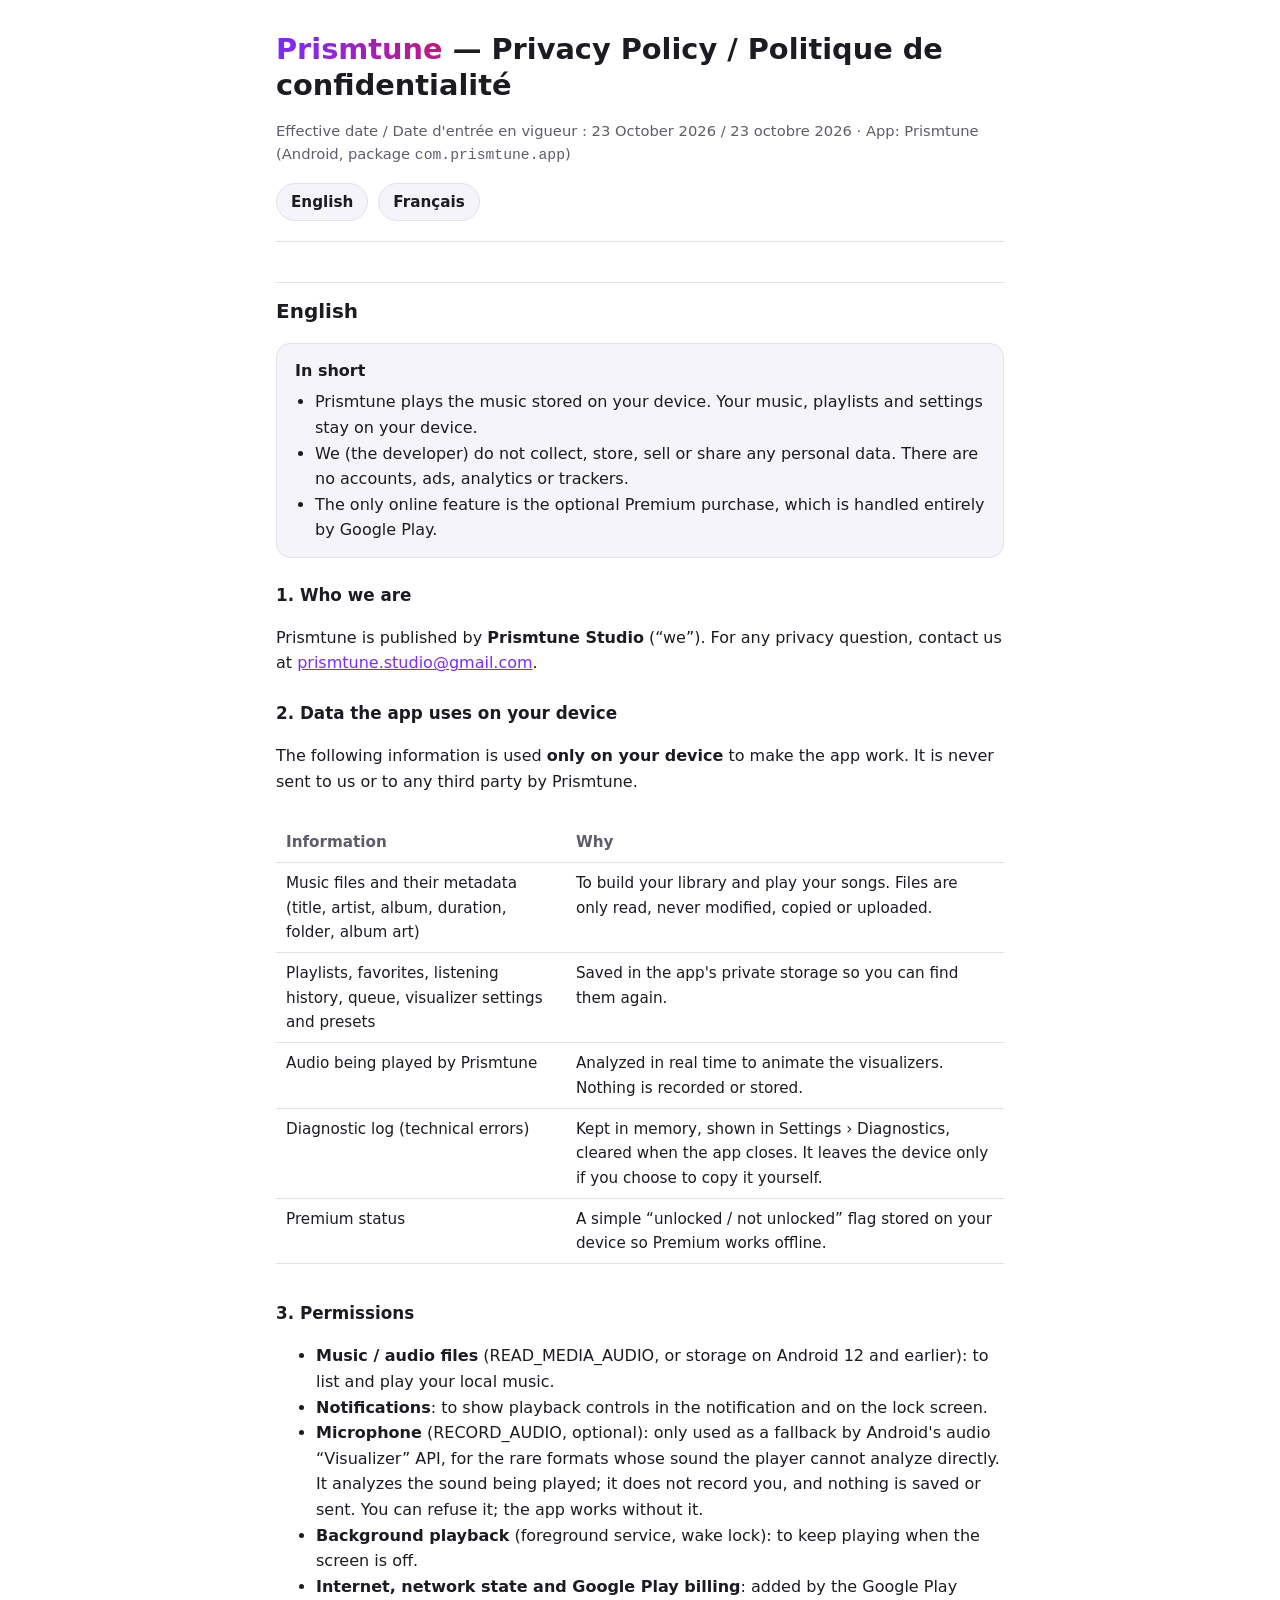
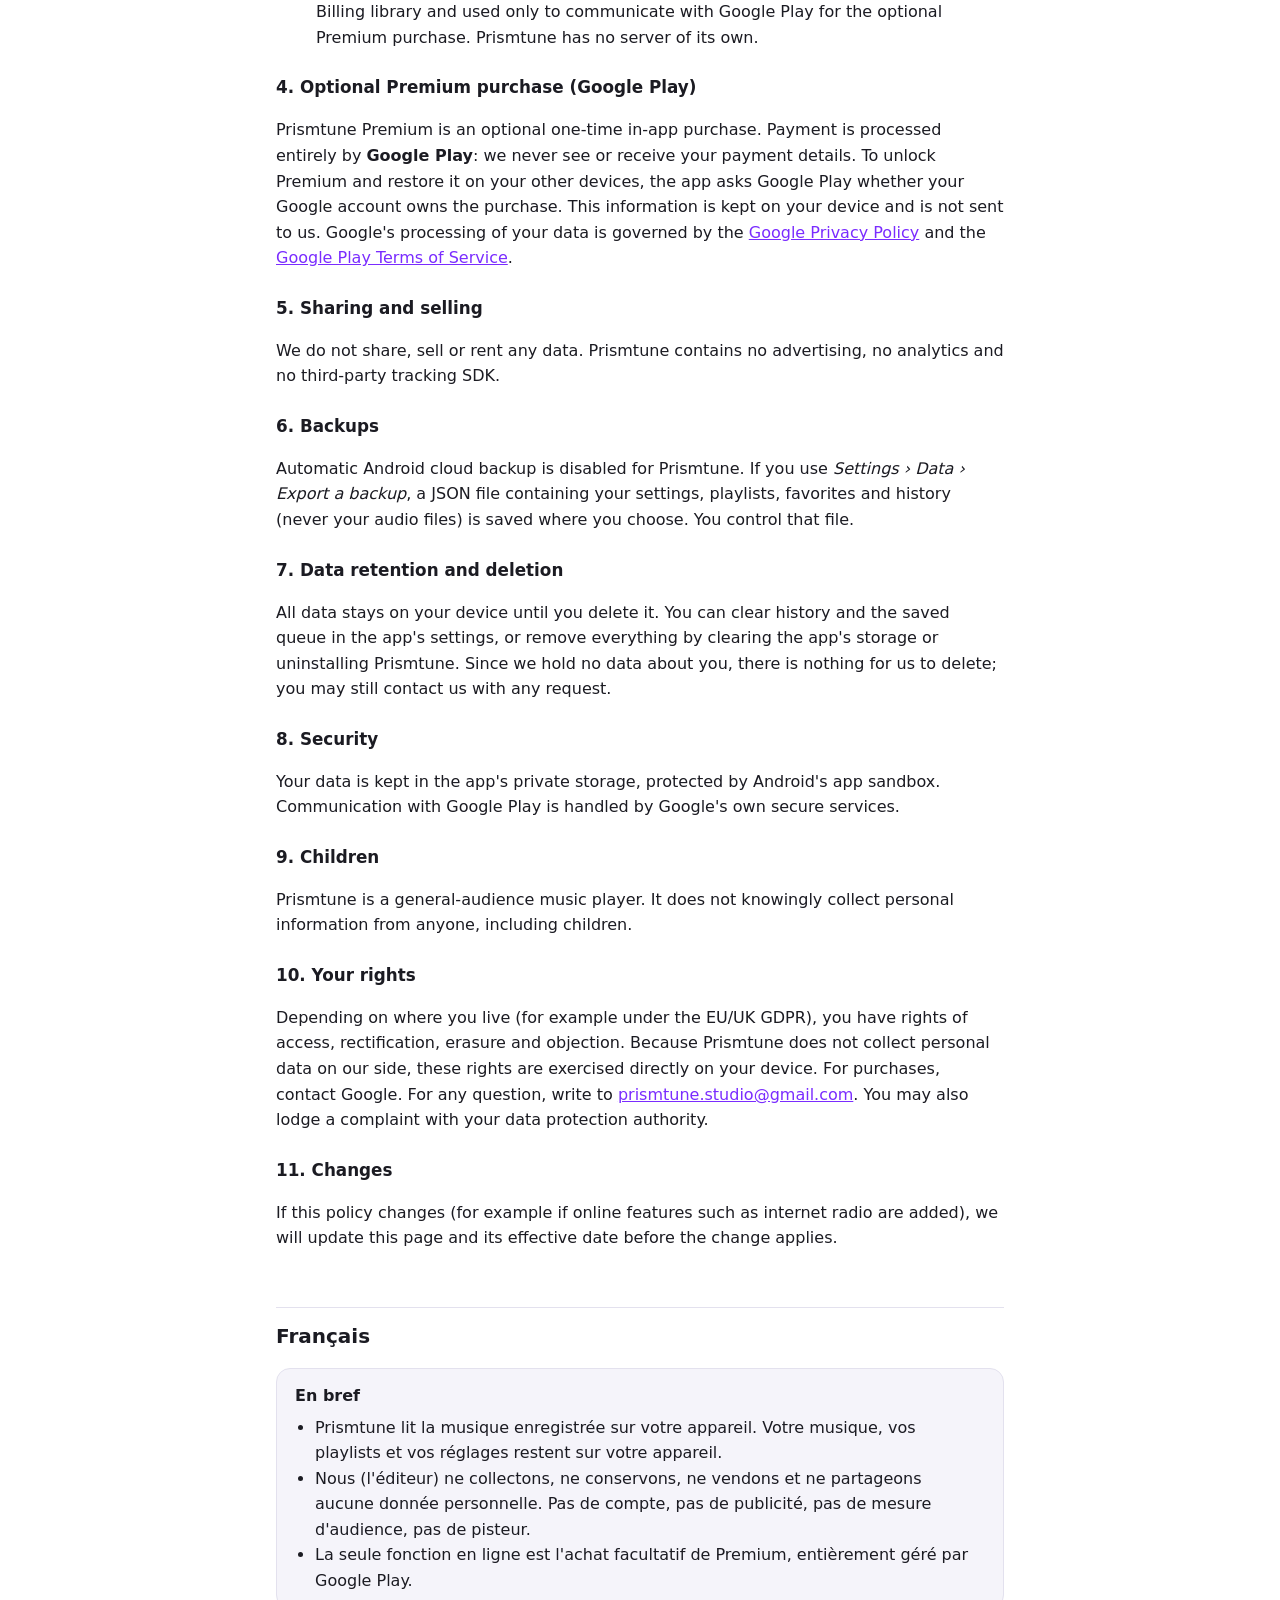
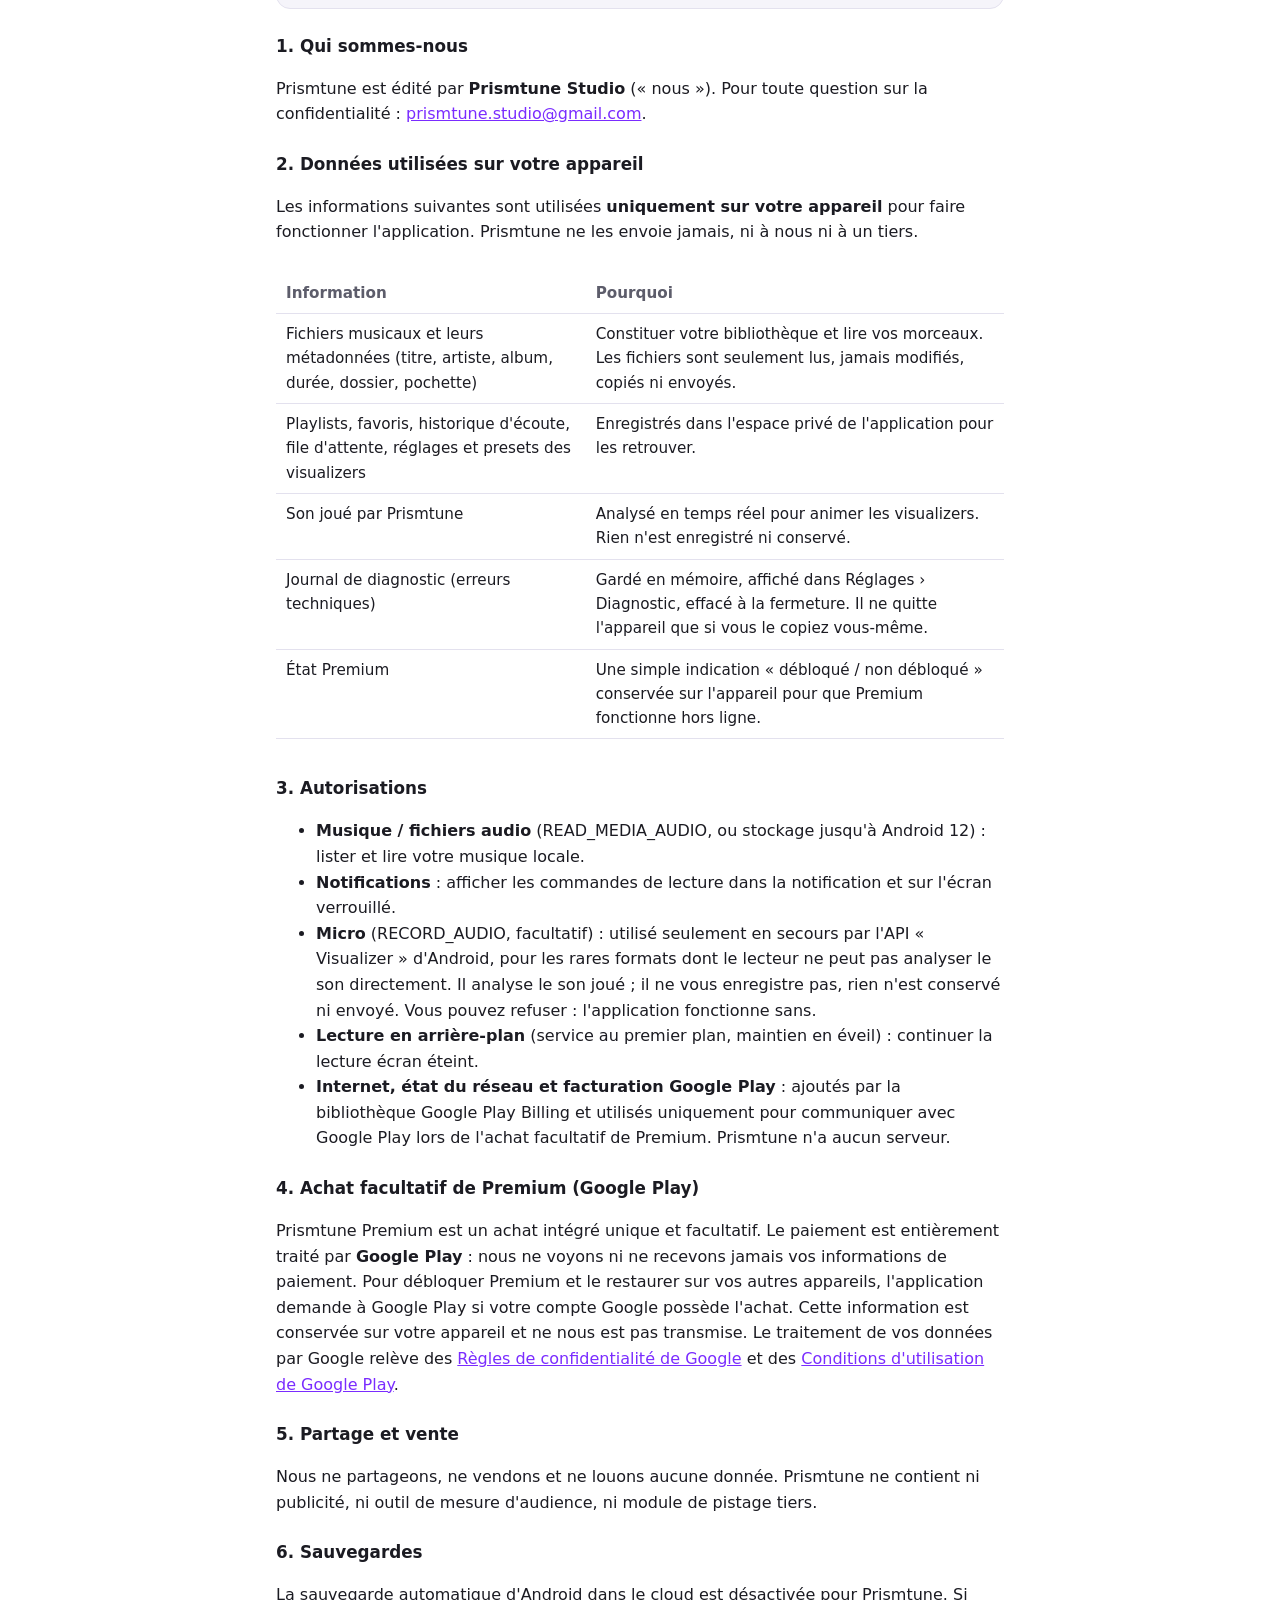
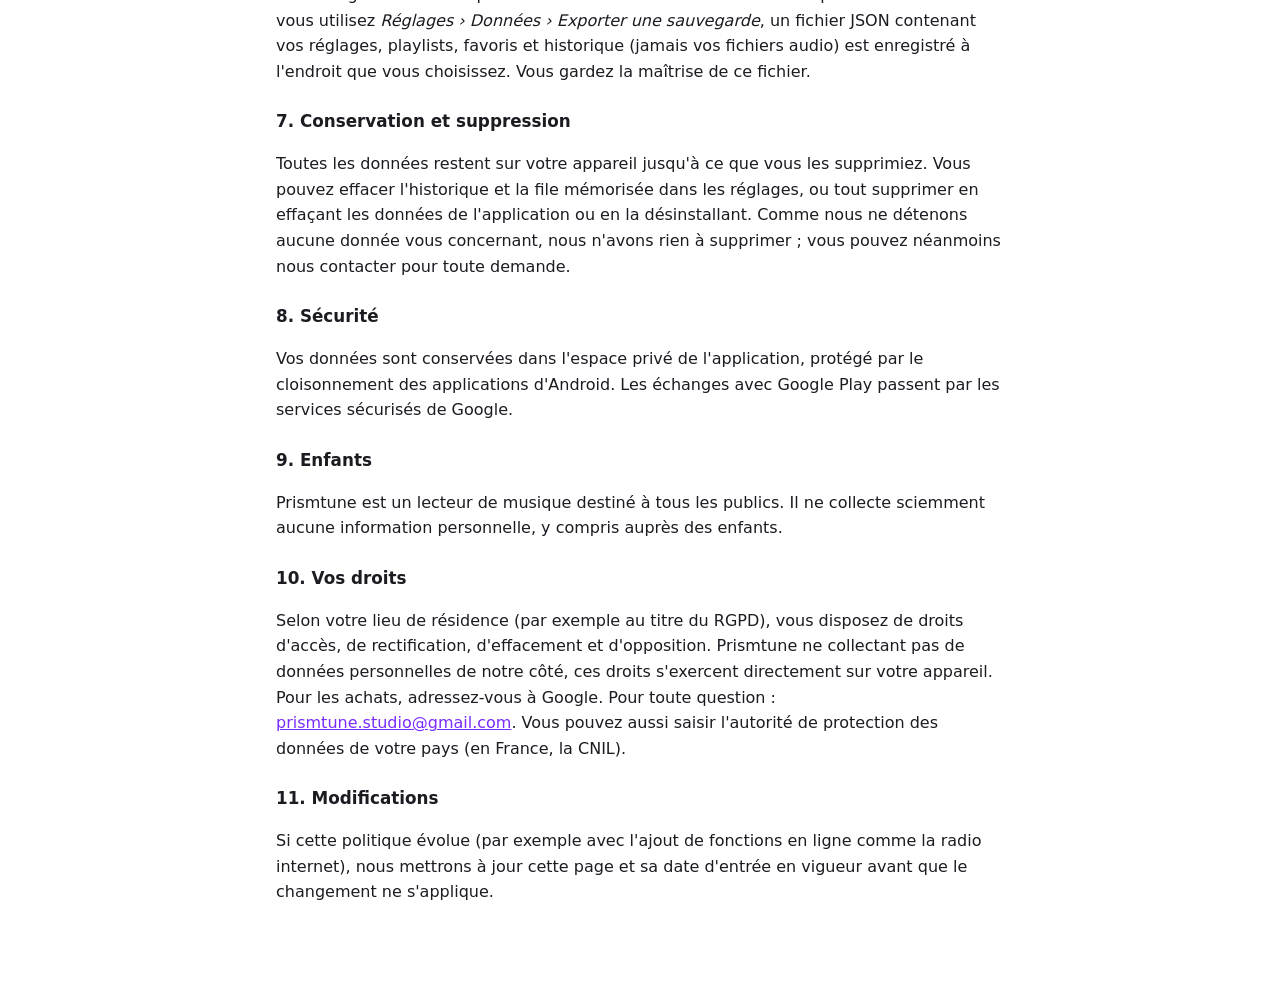
==== privacy-policy.html @ fde85cd2 "Add files via upload" ====
<!doctype html>
<html lang="en">
<head>
<meta charset="utf-8">
<meta name="viewport" content="width=device-width, initial-scale=1">
<title>Prismtune Privacy Policy</title>
<meta name="description" content="Privacy policy of Prismtune, the offline music player with live visualizers for Android. Politique de confidentialité de Prismtune.">
<style>
  :root {
    --bg: #ffffff; --text: #1b1b22; --muted: #5d5d6b; --card: #f5f4fa; --line: #e3e1ee; --accent: #7a2cff; --accent2: #c2187e;
  }
  @media (prefers-color-scheme: dark) {
    :root { --bg: #0b0716; --text: #ecebf5; --muted: #a9a7bd; --card: #161126; --line: #2a2340; --accent: #b98aff; --accent2: #ff6fc0; }
  }
  * { box-sizing: border-box; }
  body { margin: 0; background: var(--bg); color: var(--text); font: 16px/1.6 system-ui, -apple-system, "Segoe UI", Roboto, sans-serif; }
  main { max-width: 760px; margin: 0 auto; padding: 32px 16px 64px; }
  header { border-bottom: 1px solid var(--line); padding-bottom: 20px; margin-bottom: 8px; }
  h1 { font-size: 1.8rem; line-height: 1.25; margin: 0 0 6px; }
  h1 span { background: linear-gradient(90deg, var(--accent), var(--accent2)); -webkit-background-clip: text; background-clip: text; color: transparent; }
  h2 { font-size: 1.25rem; margin: 40px 0 8px; padding-top: 12px; border-top: 1px solid var(--line); }
  h3 { font-size: 1.05rem; margin: 24px 0 4px; }
  p, li { color: var(--text); }
  .muted { color: var(--muted); font-size: .92rem; }
  .langs { display: flex; gap: 10px; flex-wrap: wrap; margin-top: 12px; }
  .langs a { text-decoration: none; padding: 6px 14px; border-radius: 999px; border: 1px solid var(--line); color: var(--text); background: var(--card); font-weight: 600; font-size: .95rem; }
  .summary { background: var(--card); border: 1px solid var(--line); border-radius: 14px; padding: 14px 18px; margin: 16px 0; }
  .summary ul { margin: 6px 0 0; padding-left: 20px; }
  table { width: 100%; border-collapse: collapse; margin: 12px 0; font-size: .95rem; }
  th, td { text-align: left; vertical-align: top; padding: 8px 10px; border-bottom: 1px solid var(--line); }
  th { color: var(--muted); font-weight: 600; }
  .table-wrap { overflow-x: auto; }
  a { color: var(--accent); }
  .lang-block + .lang-block { margin-top: 56px; }
</style>
</head>
<body>
<main>
  <header>
    <h1><span>Prismtune</span> — Privacy Policy / Politique de confidentialité</h1>
    <p class="muted">Effective date / Date d'entrée en vigueur : 23 October 2026 / 23 octobre 2026 · App: Prismtune (Android, package <code>com.prismtune.app</code>)</p>
    <nav class="langs" aria-label="Language / Langue">
      <a href="#en" lang="en">English</a>
      <a href="#fr" lang="fr">Français</a>
    </nav>
  </header>

  <!-- ============================== ENGLISH ============================== -->
  <section id="en" class="lang-block" lang="en">
    <h2>English</h2>

    <div class="summary">
      <strong>In short</strong>
      <ul>
        <li>Prismtune plays the music stored on your device. Your music, playlists and settings stay on your device.</li>
        <li>We (the developer) do not collect, store, sell or share any personal data. There are no accounts, ads, analytics or trackers.</li>
        <li>The only online feature is the optional Premium purchase, which is handled entirely by Google Play.</li>
      </ul>
    </div>

    <h3>1. Who we are</h3>
    <p>Prismtune is published by <strong>Prismtune Studio</strong> (“we”). For any privacy question, contact us at <a href="mailto:prismtune.studio@gmail.com">prismtune.studio@gmail.com</a>.</p>

    <h3>2. Data the app uses on your device</h3>
    <p>The following information is used <strong>only on your device</strong> to make the app work. It is never sent to us or to any third party by Prismtune.</p>
    <div class="table-wrap">
      <table>
        <tr><th>Information</th><th>Why</th></tr>
        <tr><td>Music files and their metadata (title, artist, album, duration, folder, album art)</td><td>To build your library and play your songs. Files are only read, never modified, copied or uploaded.</td></tr>
        <tr><td>Playlists, favorites, listening history, queue, visualizer settings and presets</td><td>Saved in the app's private storage so you can find them again.</td></tr>
        <tr><td>Audio being played by Prismtune</td><td>Analyzed in real time to animate the visualizers. Nothing is recorded or stored.</td></tr>
        <tr><td>Diagnostic log (technical errors)</td><td>Kept in memory, shown in Settings › Diagnostics, cleared when the app closes. It leaves the device only if you choose to copy it yourself.</td></tr>
        <tr><td>Premium status</td><td>A simple “unlocked / not unlocked” flag stored on your device so Premium works offline.</td></tr>
      </table>
    </div>

    <h3>3. Permissions</h3>
    <ul>
      <li><strong>Music / audio files</strong> (READ_MEDIA_AUDIO, or storage on Android 12 and earlier): to list and play your local music.</li>
      <li><strong>Notifications</strong>: to show playback controls in the notification and on the lock screen.</li>
      <li><strong>Microphone</strong> (RECORD_AUDIO, optional): only used as a fallback by Android's audio “Visualizer” API, for the rare formats whose sound the player cannot analyze directly. It analyzes the sound being played; it does not record you, and nothing is saved or sent. You can refuse it; the app works without it.</li>
      <li><strong>Background playback</strong> (foreground service, wake lock): to keep playing when the screen is off.</li>
      <li><strong>Internet, network state and Google Play billing</strong>: added by the Google Play Billing library and used only to communicate with Google Play for the optional Premium purchase. Prismtune has no server of its own.</li>
    </ul>

    <h3>4. Optional Premium purchase (Google Play)</h3>
    <p>Prismtune Premium is an optional one-time in-app purchase. Payment is processed entirely by <strong>Google Play</strong>: we never see or receive your payment details. To unlock Premium and restore it on your other devices, the app asks Google Play whether your Google account owns the purchase. This information is kept on your device and is not sent to us. Google's processing of your data is governed by the <a href="https://policies.google.com/privacy" rel="noopener">Google Privacy Policy</a> and the <a href="https://play.google.com/about/play-terms/" rel="noopener">Google Play Terms of Service</a>.</p>

    <h3>5. Sharing and selling</h3>
    <p>We do not share, sell or rent any data. Prismtune contains no advertising, no analytics and no third-party tracking SDK.</p>

    <h3>6. Backups</h3>
    <p>Automatic Android cloud backup is disabled for Prismtune. If you use <em>Settings › Data › Export a backup</em>, a JSON file containing your settings, playlists, favorites and history (never your audio files) is saved where you choose. You control that file.</p>

    <h3>7. Data retention and deletion</h3>
    <p>All data stays on your device until you delete it. You can clear history and the saved queue in the app's settings, or remove everything by clearing the app's storage or uninstalling Prismtune. Since we hold no data about you, there is nothing for us to delete; you may still contact us with any request.</p>

    <h3>8. Security</h3>
    <p>Your data is kept in the app's private storage, protected by Android's app sandbox. Communication with Google Play is handled by Google's own secure services.</p>

    <h3>9. Children</h3>
    <p>Prismtune is a general-audience music player. It does not knowingly collect personal information from anyone, including children.</p>

    <h3>10. Your rights</h3>
    <p>Depending on where you live (for example under the EU/UK GDPR), you have rights of access, rectification, erasure and objection. Because Prismtune does not collect personal data on our side, these rights are exercised directly on your device. For purchases, contact Google. For any question, write to <a href="mailto:prismtune.studio@gmail.com">prismtune.studio@gmail.com</a>. You may also lodge a complaint with your data protection authority.</p>

    <h3>11. Changes</h3>
    <p>If this policy changes (for example if online features such as internet radio are added), we will update this page and its effective date before the change applies.</p>
  </section>

  <!-- ============================== FRANÇAIS ============================== -->
  <section id="fr" class="lang-block" lang="fr">
    <h2>Français</h2>

    <div class="summary">
      <strong>En bref</strong>
      <ul>
        <li>Prismtune lit la musique enregistrée sur votre appareil. Votre musique, vos playlists et vos réglages restent sur votre appareil.</li>
        <li>Nous (l'éditeur) ne collectons, ne conservons, ne vendons et ne partageons aucune donnée personnelle. Pas de compte, pas de publicité, pas de mesure d'audience, pas de pisteur.</li>
        <li>La seule fonction en ligne est l'achat facultatif de Premium, entièrement géré par Google Play.</li>
      </ul>
    </div>

    <h3>1. Qui sommes-nous</h3>
    <p>Prismtune est édité par <strong>Prismtune Studio</strong> (« nous »). Pour toute question sur la confidentialité : <a href="mailto:prismtune.studio@gmail.com">prismtune.studio@gmail.com</a>.</p>

    <h3>2. Données utilisées sur votre appareil</h3>
    <p>Les informations suivantes sont utilisées <strong>uniquement sur votre appareil</strong> pour faire fonctionner l'application. Prismtune ne les envoie jamais, ni à nous ni à un tiers.</p>
    <div class="table-wrap">
      <table>
        <tr><th>Information</th><th>Pourquoi</th></tr>
        <tr><td>Fichiers musicaux et leurs métadonnées (titre, artiste, album, durée, dossier, pochette)</td><td>Constituer votre bibliothèque et lire vos morceaux. Les fichiers sont seulement lus, jamais modifiés, copiés ni envoyés.</td></tr>
        <tr><td>Playlists, favoris, historique d'écoute, file d'attente, réglages et presets des visualizers</td><td>Enregistrés dans l'espace privé de l'application pour les retrouver.</td></tr>
        <tr><td>Son joué par Prismtune</td><td>Analysé en temps réel pour animer les visualizers. Rien n'est enregistré ni conservé.</td></tr>
        <tr><td>Journal de diagnostic (erreurs techniques)</td><td>Gardé en mémoire, affiché dans Réglages › Diagnostic, effacé à la fermeture. Il ne quitte l'appareil que si vous le copiez vous-même.</td></tr>
        <tr><td>État Premium</td><td>Une simple indication « débloqué / non débloqué » conservée sur l'appareil pour que Premium fonctionne hors ligne.</td></tr>
      </table>
    </div>

    <h3>3. Autorisations</h3>
    <ul>
      <li><strong>Musique / fichiers audio</strong> (READ_MEDIA_AUDIO, ou stockage jusqu'à Android 12) : lister et lire votre musique locale.</li>
      <li><strong>Notifications</strong> : afficher les commandes de lecture dans la notification et sur l'écran verrouillé.</li>
      <li><strong>Micro</strong> (RECORD_AUDIO, facultatif) : utilisé seulement en secours par l'API « Visualizer » d'Android, pour les rares formats dont le lecteur ne peut pas analyser le son directement. Il analyse le son joué ; il ne vous enregistre pas, rien n'est conservé ni envoyé. Vous pouvez refuser : l'application fonctionne sans.</li>
      <li><strong>Lecture en arrière-plan</strong> (service au premier plan, maintien en éveil) : continuer la lecture écran éteint.</li>
      <li><strong>Internet, état du réseau et facturation Google Play</strong> : ajoutés par la bibliothèque Google Play Billing et utilisés uniquement pour communiquer avec Google Play lors de l'achat facultatif de Premium. Prismtune n'a aucun serveur.</li>
    </ul>

    <h3>4. Achat facultatif de Premium (Google Play)</h3>
    <p>Prismtune Premium est un achat intégré unique et facultatif. Le paiement est entièrement traité par <strong>Google Play</strong> : nous ne voyons ni ne recevons jamais vos informations de paiement. Pour débloquer Premium et le restaurer sur vos autres appareils, l'application demande à Google Play si votre compte Google possède l'achat. Cette information est conservée sur votre appareil et ne nous est pas transmise. Le traitement de vos données par Google relève des <a href="https://policies.google.com/privacy?hl=fr" rel="noopener">Règles de confidentialité de Google</a> et des <a href="https://play.google.com/about/play-terms/" rel="noopener">Conditions d'utilisation de Google Play</a>.</p>

    <h3>5. Partage et vente</h3>
    <p>Nous ne partageons, ne vendons et ne louons aucune donnée. Prismtune ne contient ni publicité, ni outil de mesure d'audience, ni module de pistage tiers.</p>

    <h3>6. Sauvegardes</h3>
    <p>La sauvegarde automatique d'Android dans le cloud est désactivée pour Prismtune. Si vous utilisez <em>Réglages › Données › Exporter une sauvegarde</em>, un fichier JSON contenant vos réglages, playlists, favoris et historique (jamais vos fichiers audio) est enregistré à l'endroit que vous choisissez. Vous gardez la maîtrise de ce fichier.</p>

    <h3>7. Conservation et suppression</h3>
    <p>Toutes les données restent sur votre appareil jusqu'à ce que vous les supprimiez. Vous pouvez effacer l'historique et la file mémorisée dans les réglages, ou tout supprimer en effaçant les données de l'application ou en la désinstallant. Comme nous ne détenons aucune donnée vous concernant, nous n'avons rien à supprimer ; vous pouvez néanmoins nous contacter pour toute demande.</p>

    <h3>8. Sécurité</h3>
    <p>Vos données sont conservées dans l'espace privé de l'application, protégé par le cloisonnement des applications d'Android. Les échanges avec Google Play passent par les services sécurisés de Google.</p>

    <h3>9. Enfants</h3>
    <p>Prismtune est un lecteur de musique destiné à tous les publics. Il ne collecte sciemment aucune information personnelle, y compris auprès des enfants.</p>

    <h3>10. Vos droits</h3>
    <p>Selon votre lieu de résidence (par exemple au titre du RGPD), vous disposez de droits d'accès, de rectification, d'effacement et d'opposition. Prismtune ne collectant pas de données personnelles de notre côté, ces droits s'exercent directement sur votre appareil. Pour les achats, adressez-vous à Google. Pour toute question : <a href="mailto:prismtune.studio@gmail.com">prismtune.studio@gmail.com</a>. Vous pouvez aussi saisir l'autorité de protection des données de votre pays (en France, la CNIL).</p>

    <h3>11. Modifications</h3>
    <p>Si cette politique évolue (par exemple avec l'ajout de fonctions en ligne comme la radio internet), nous mettrons à jour cette page et sa date d'entrée en vigueur avant que le changement ne s'applique.</p>
  </section>
</main>
</body>
</html>
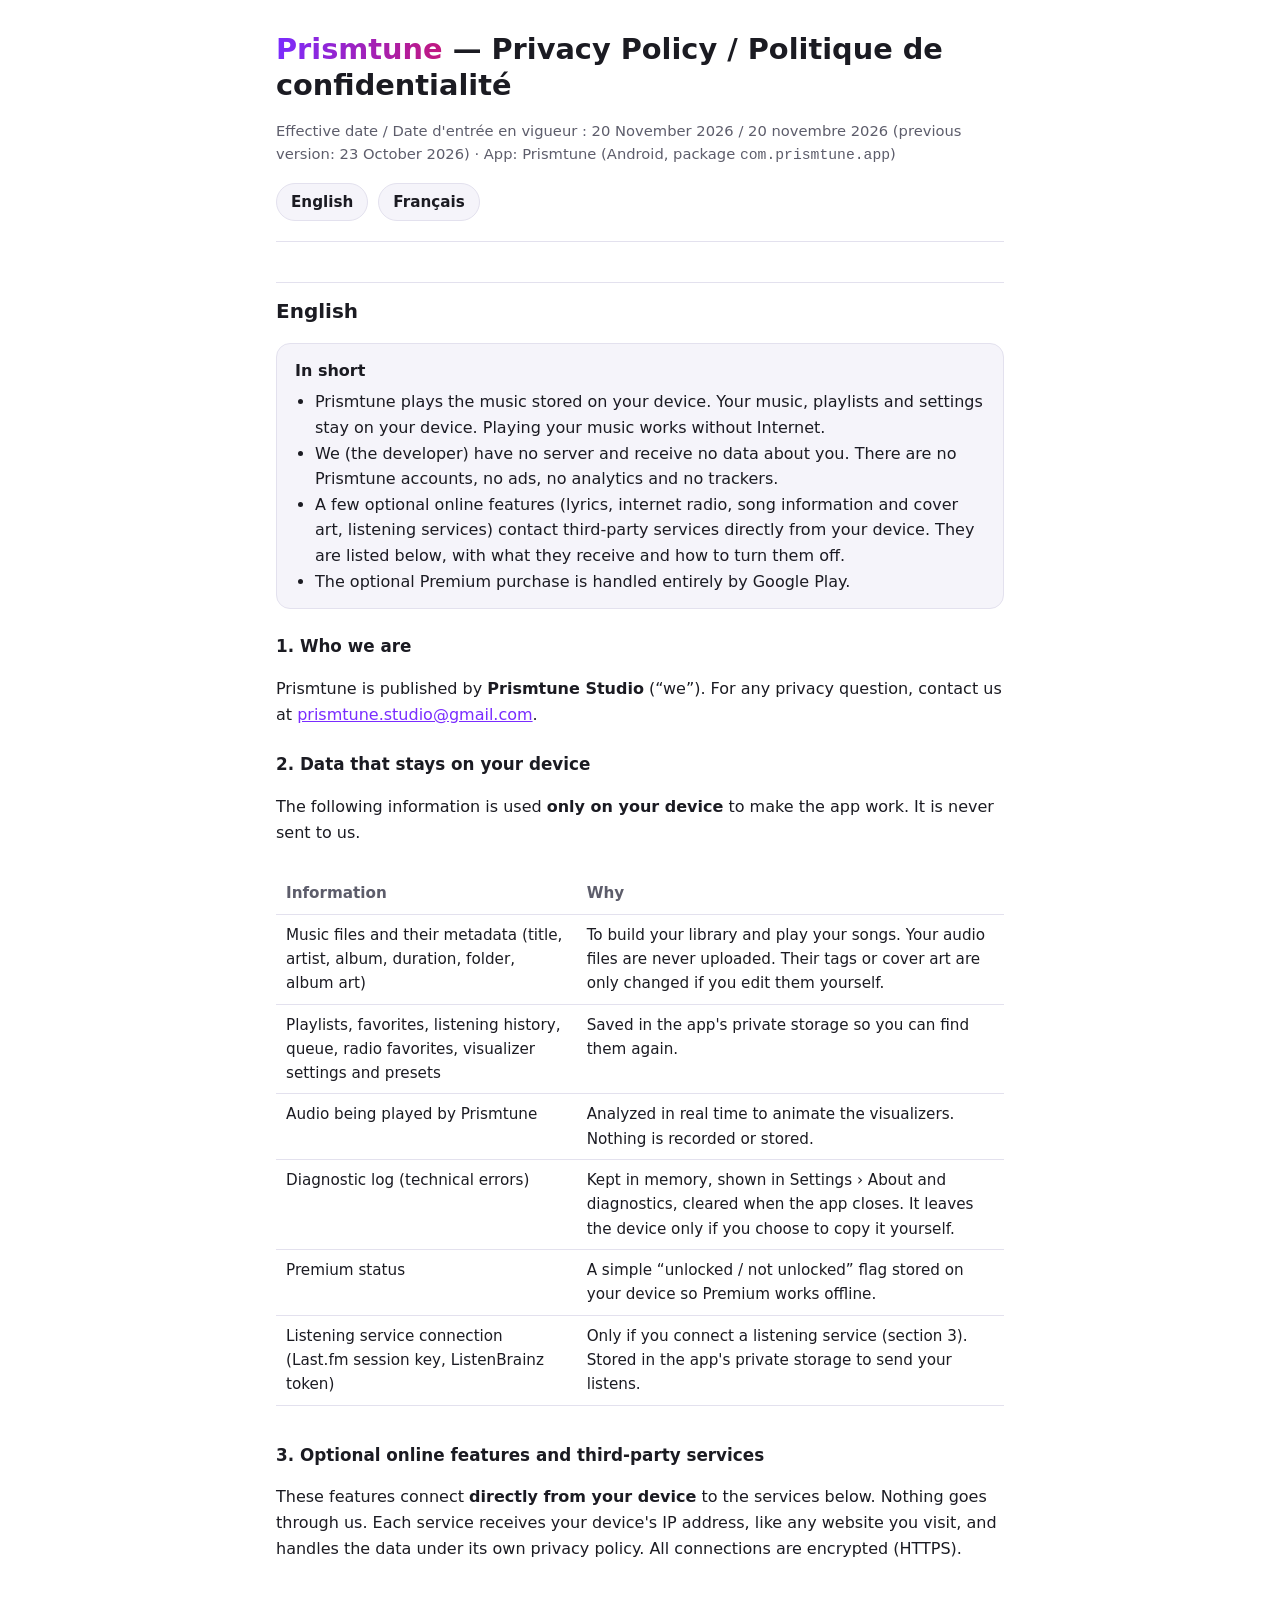
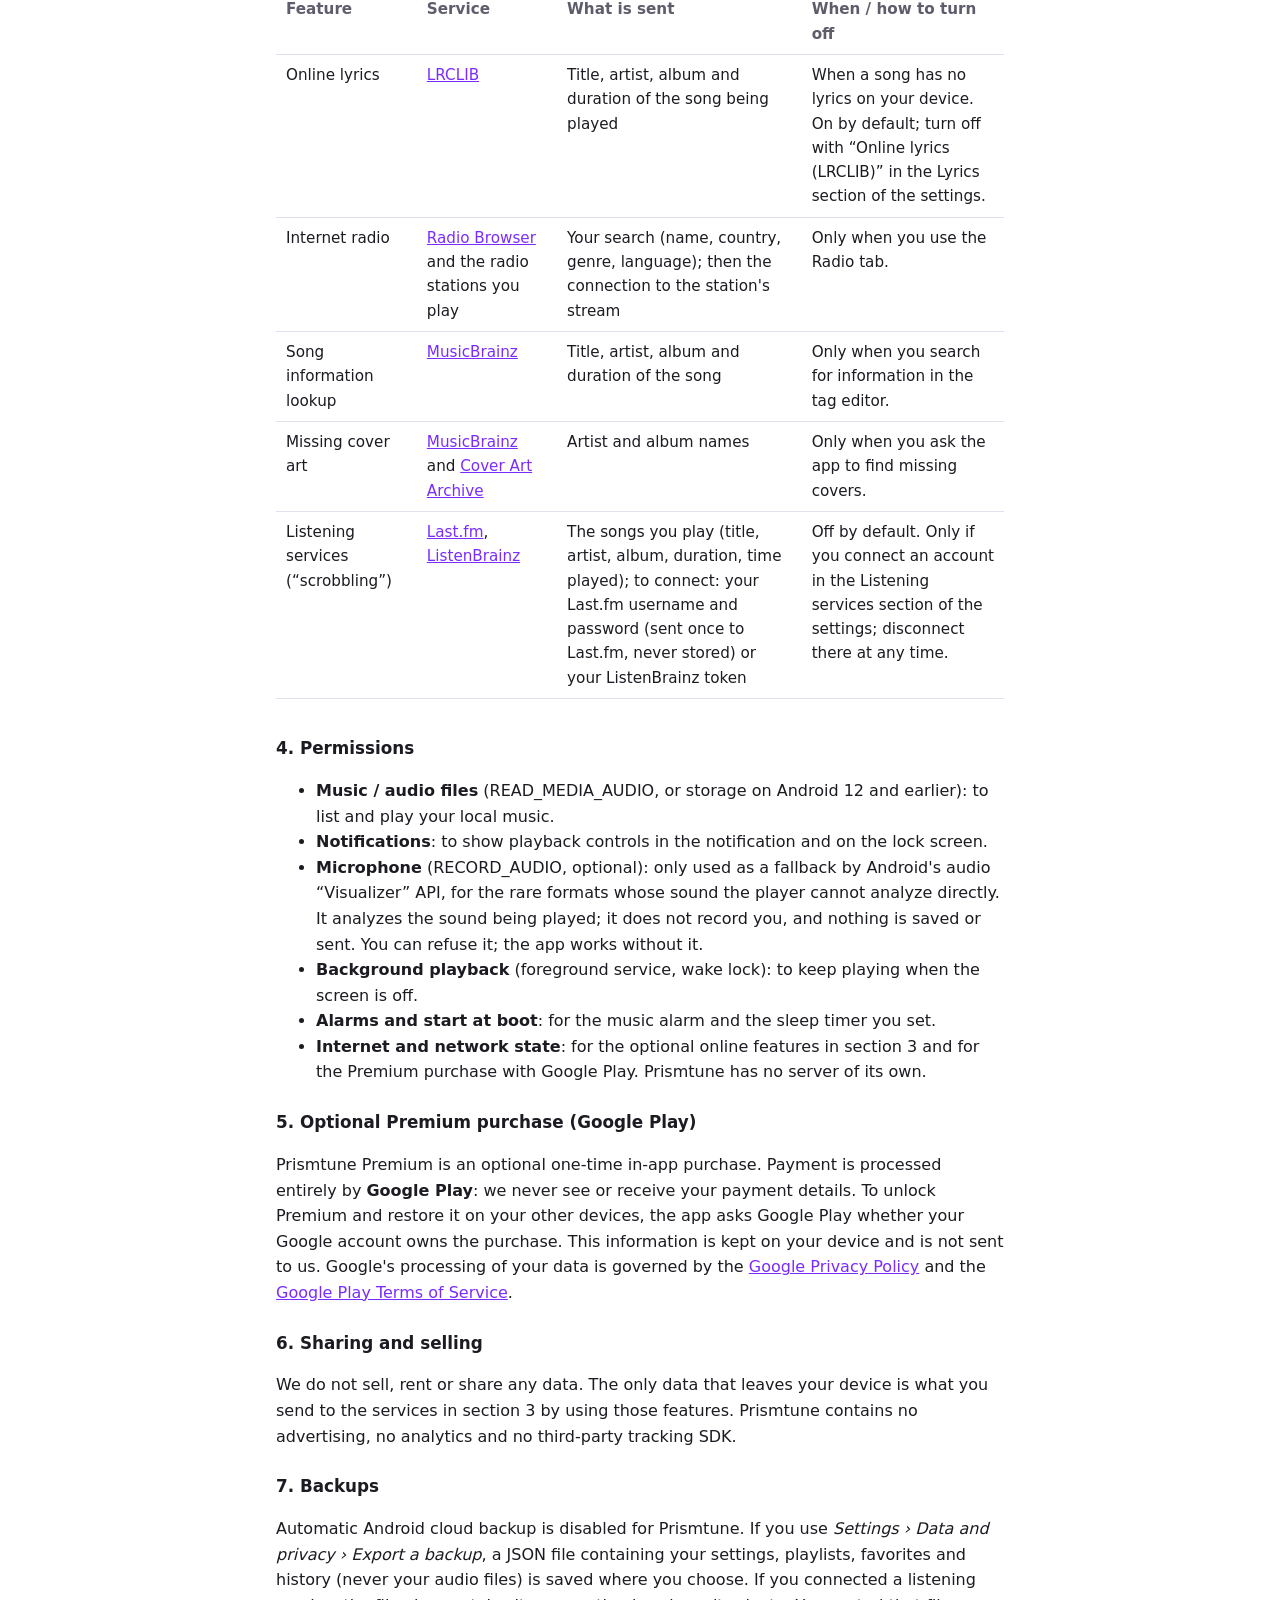
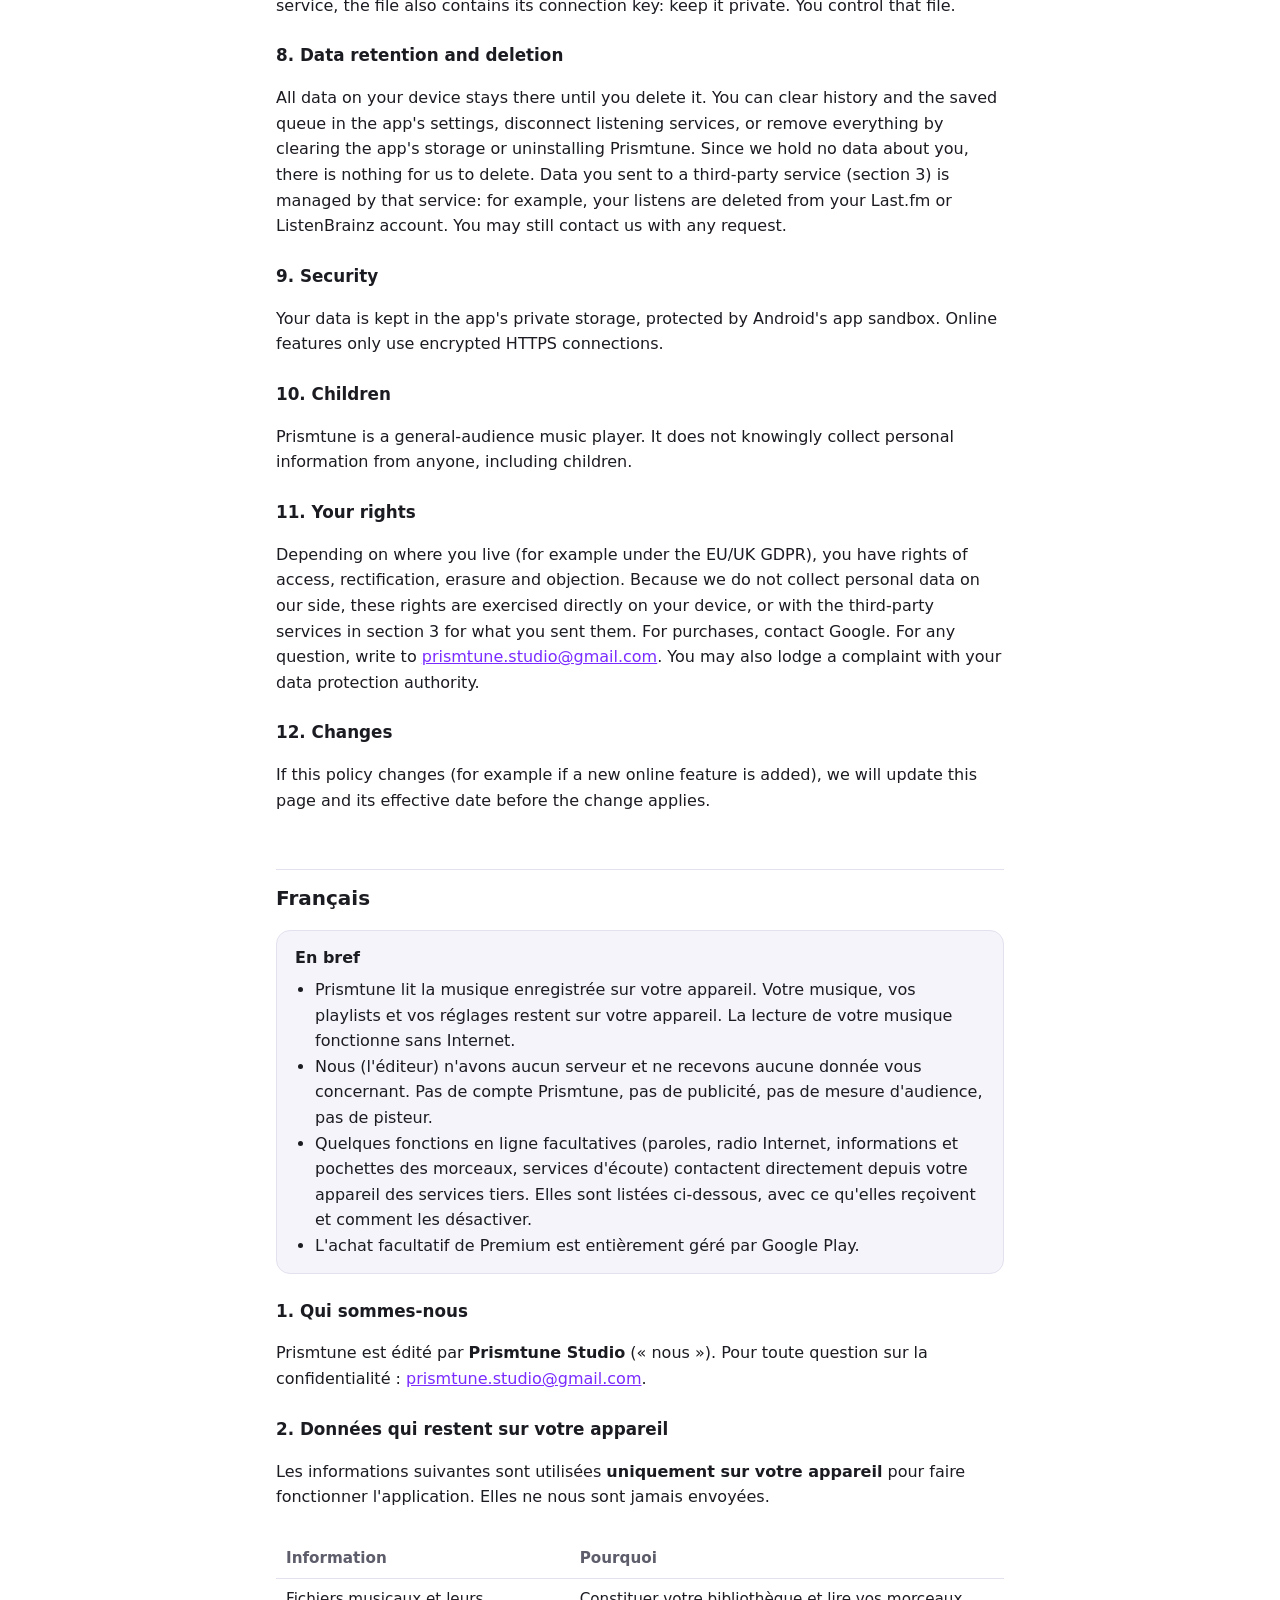
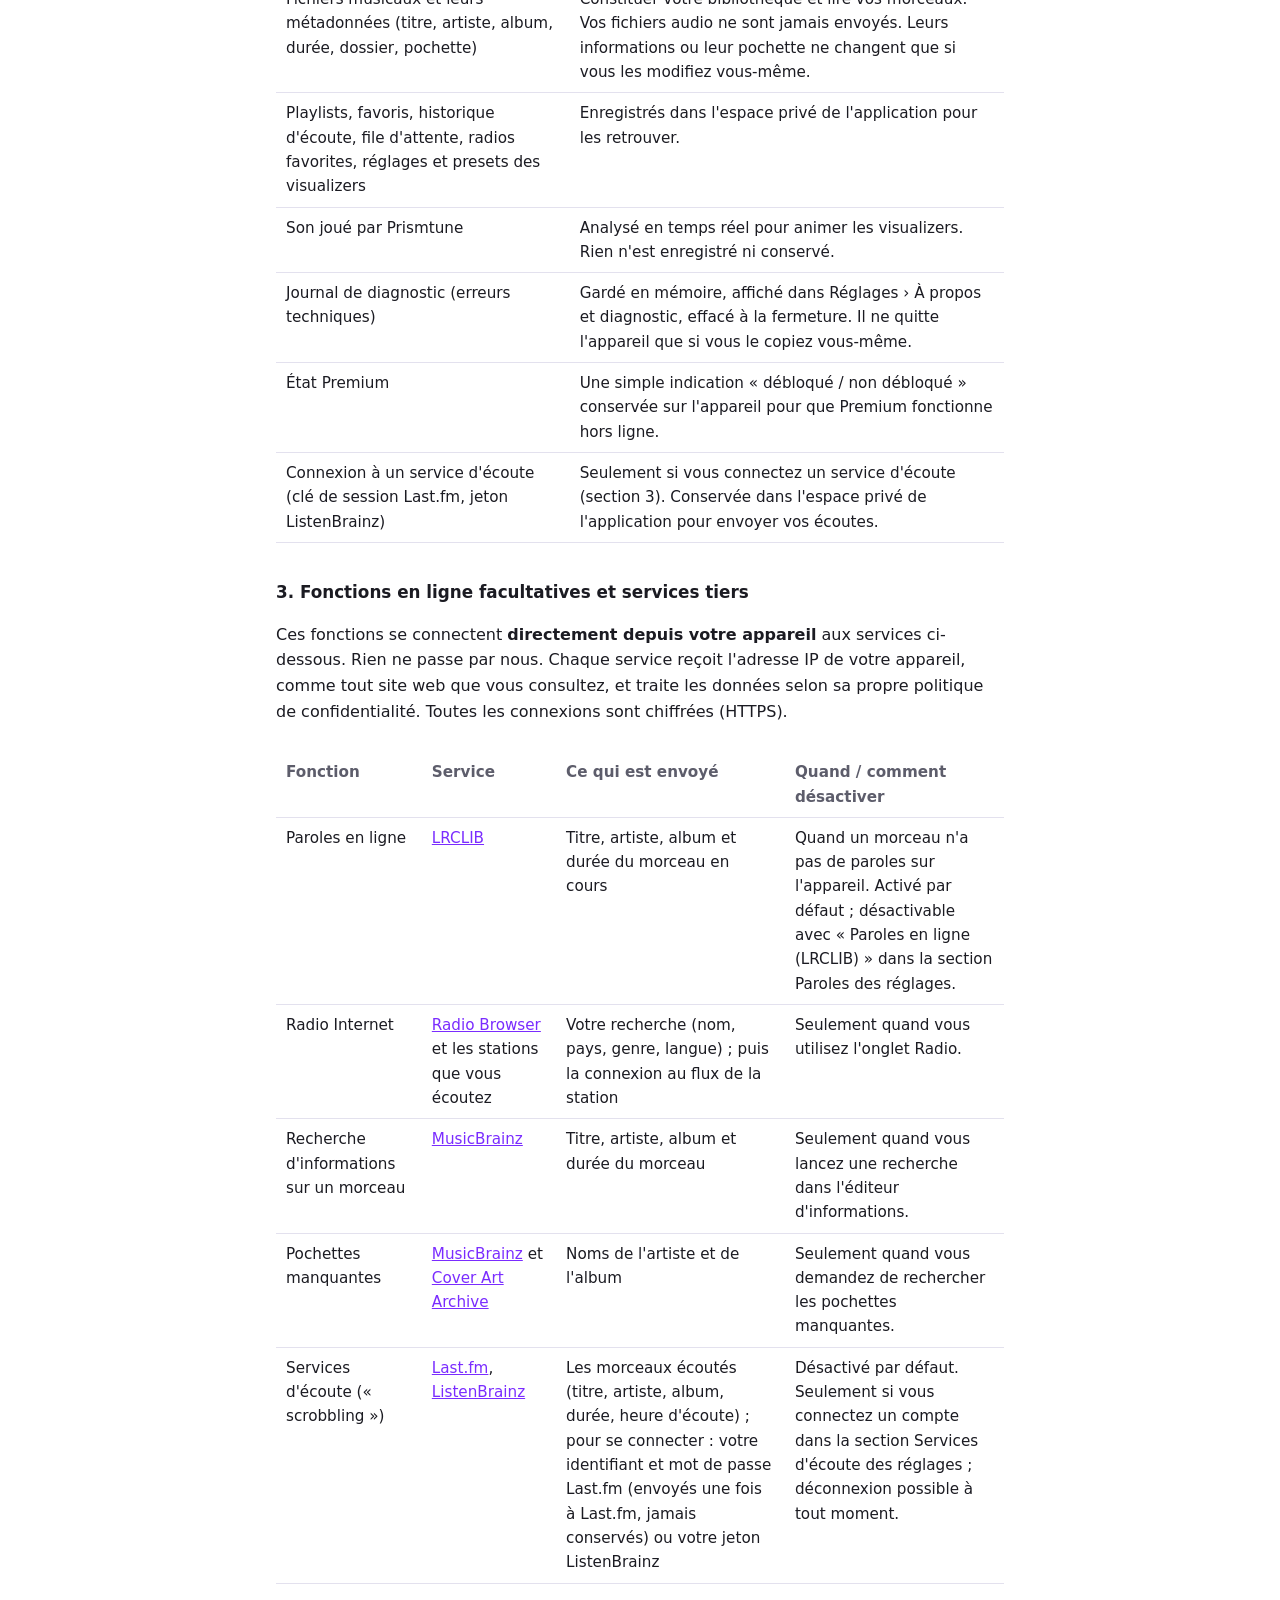
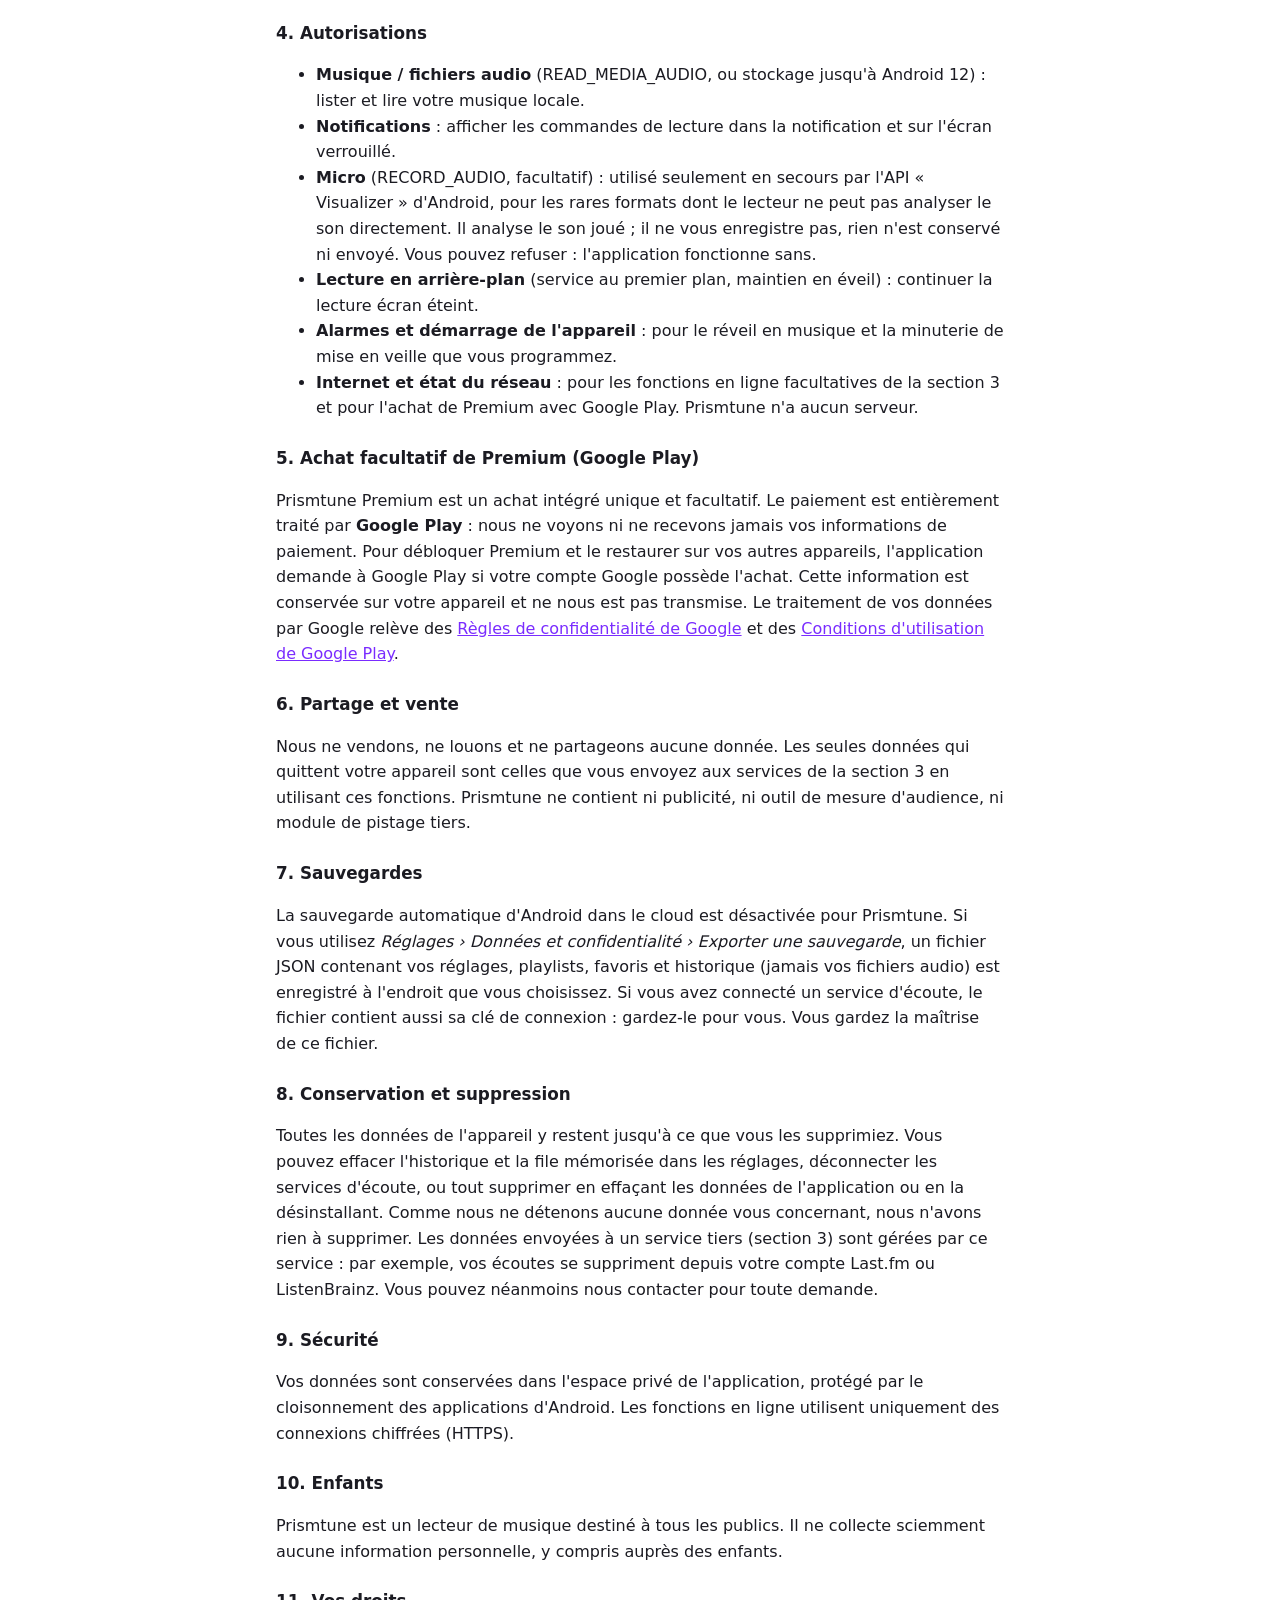
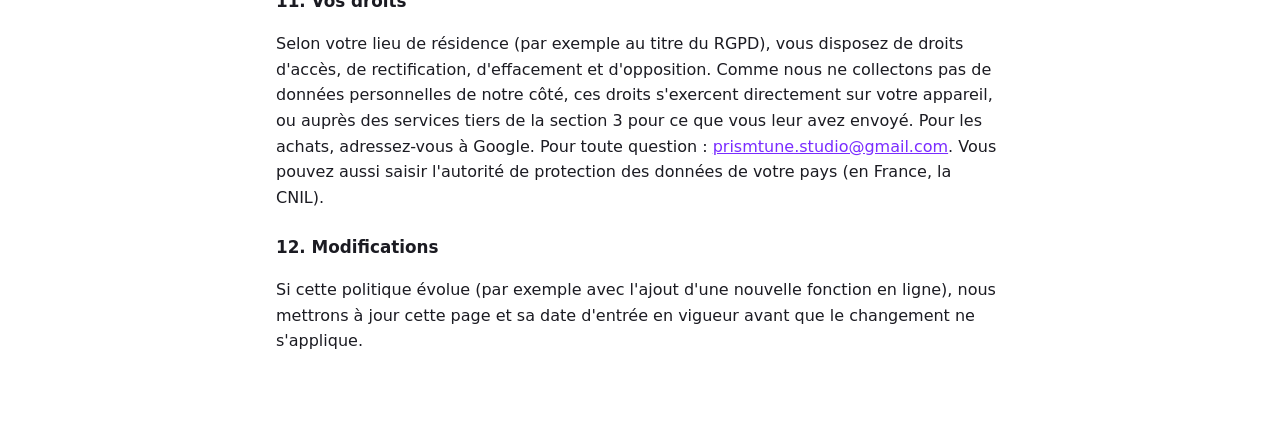
==== commit 19a1ecef: "Politique de confidentialité à jour" ====
--- a/privacy-policy.html
+++ b/privacy-policy.html
@@ -4,7 +4,7 @@
 <meta charset="utf-8">
 <meta name="viewport" content="width=device-width, initial-scale=1">
 <title>Prismtune Privacy Policy</title>
-<meta name="description" content="Privacy policy of Prismtune, the offline music player with live visualizers for Android. Politique de confidentialité de Prismtune.">
+<meta name="description" content="Privacy policy of Prismtune, the music player with live visualizers for Android. Politique de confidentialité de Prismtune.">
 <style>
   :root {
     --bg: #ffffff; --text: #1b1b22; --muted: #5d5d6b; --card: #f5f4fa; --line: #e3e1ee; --accent: #7a2cff; --accent2: #c2187e;
@@ -32,13 +32,21 @@
   .table-wrap { overflow-x: auto; }
   a { color: var(--accent); }
   .lang-block + .lang-block { margin-top: 56px; }
+  @media (max-width: 600px) {
+    table.svc tr:first-child { display: none; }
+    table.svc tr { display: block; padding: 10px 0; border-bottom: 1px solid var(--line); }
+    table.svc td { display: block; border: 0; padding: 2px 4px; }
+    table.svc td::before { content: attr(data-label) " : "; color: var(--muted); font-weight: 600; }
+    table.svc td:first-child { font-weight: 700; }
+    table.svc td:first-child::before { content: none; }
+  }
 </style>
 </head>
 <body>
 <main>
   <header>
     <h1><span>Prismtune</span> — Privacy Policy / Politique de confidentialité</h1>
-    <p class="muted">Effective date / Date d'entrée en vigueur : 23 October 2026 / 23 octobre 2026 · App: Prismtune (Android, package <code>com.prismtune.app</code>)</p>
+    <p class="muted">Effective date / Date d'entrée en vigueur : 20 November 2026 / 20 novembre 2026 (previous version: 23 October 2026) · App: Prismtune (Android, package <code>com.prismtune.app</code>)</p>
     <nav class="langs" aria-label="Language / Langue">
       <a href="#en" lang="en">English</a>
       <a href="#fr" lang="fr">Français</a>
@@ -52,60 +60,76 @@
     <div class="summary">
       <strong>In short</strong>
       <ul>
-        <li>Prismtune plays the music stored on your device. Your music, playlists and settings stay on your device.</li>
-        <li>We (the developer) do not collect, store, sell or share any personal data. There are no accounts, ads, analytics or trackers.</li>
-        <li>The only online feature is the optional Premium purchase, which is handled entirely by Google Play.</li>
+        <li>Prismtune plays the music stored on your device. Your music, playlists and settings stay on your device. Playing your music works without Internet.</li>
+        <li>We (the developer) have no server and receive no data about you. There are no Prismtune accounts, no ads, no analytics and no trackers.</li>
+        <li>A few optional online features (lyrics, internet radio, song information and cover art, listening services) contact third-party services directly from your device. They are listed below, with what they receive and how to turn them off.</li>
+        <li>The optional Premium purchase is handled entirely by Google Play.</li>
       </ul>
     </div>
 
     <h3>1. Who we are</h3>
     <p>Prismtune is published by <strong>Prismtune Studio</strong> (“we”). For any privacy question, contact us at <a href="mailto:prismtune.studio@gmail.com">prismtune.studio@gmail.com</a>.</p>
 
-    <h3>2. Data the app uses on your device</h3>
-    <p>The following information is used <strong>only on your device</strong> to make the app work. It is never sent to us or to any third party by Prismtune.</p>
+    <h3>2. Data that stays on your device</h3>
+    <p>The following information is used <strong>only on your device</strong> to make the app work. It is never sent to us.</p>
     <div class="table-wrap">
       <table>
         <tr><th>Information</th><th>Why</th></tr>
-        <tr><td>Music files and their metadata (title, artist, album, duration, folder, album art)</td><td>To build your library and play your songs. Files are only read, never modified, copied or uploaded.</td></tr>
-        <tr><td>Playlists, favorites, listening history, queue, visualizer settings and presets</td><td>Saved in the app's private storage so you can find them again.</td></tr>
+        <tr><td>Music files and their metadata (title, artist, album, duration, folder, album art)</td><td>To build your library and play your songs. Your audio files are never uploaded. Their tags or cover art are only changed if you edit them yourself.</td></tr>
+        <tr><td>Playlists, favorites, listening history, queue, radio favorites, visualizer settings and presets</td><td>Saved in the app's private storage so you can find them again.</td></tr>
         <tr><td>Audio being played by Prismtune</td><td>Analyzed in real time to animate the visualizers. Nothing is recorded or stored.</td></tr>
-        <tr><td>Diagnostic log (technical errors)</td><td>Kept in memory, shown in Settings › Diagnostics, cleared when the app closes. It leaves the device only if you choose to copy it yourself.</td></tr>
+        <tr><td>Diagnostic log (technical errors)</td><td>Kept in memory, shown in Settings › About and diagnostics, cleared when the app closes. It leaves the device only if you choose to copy it yourself.</td></tr>
         <tr><td>Premium status</td><td>A simple “unlocked / not unlocked” flag stored on your device so Premium works offline.</td></tr>
-      </table>
-    </div>
-
-    <h3>3. Permissions</h3>
+        <tr><td>Listening service connection (Last.fm session key, ListenBrainz token)</td><td>Only if you connect a listening service (section 3). Stored in the app's private storage to send your listens.</td></tr>
+      </table>
+    </div>
+
+    <h3>3. Optional online features and third-party services</h3>
+    <p>These features connect <strong>directly from your device</strong> to the services below. Nothing goes through us. Each service receives your device's IP address, like any website you visit, and handles the data under its own privacy policy. All connections are encrypted (HTTPS).</p>
+    <div class="table-wrap">
+      <table class="svc">
+        <tr><th>Feature</th><th>Service</th><th>What is sent</th><th>When / how to turn off</th></tr>
+        <tr><td data-label="Feature">Online lyrics</td><td data-label="Service"><a href="https://lrclib.net" rel="noopener">LRCLIB</a></td><td data-label="What is sent">Title, artist, album and duration of the song being played</td><td data-label="When / how to turn off">When a song has no lyrics on your device. On by default; turn off with “Online lyrics (LRCLIB)” in the Lyrics section of the settings.</td></tr>
+        <tr><td data-label="Feature">Internet radio</td><td data-label="Service"><a href="https://www.radio-browser.info" rel="noopener">Radio Browser</a> and the radio stations you play</td><td data-label="What is sent">Your search (name, country, genre, language); then the connection to the station's stream</td><td data-label="When / how to turn off">Only when you use the Radio tab.</td></tr>
+        <tr><td data-label="Feature">Song information lookup</td><td data-label="Service"><a href="https://musicbrainz.org" rel="noopener">MusicBrainz</a></td><td data-label="What is sent">Title, artist, album and duration of the song</td><td data-label="When / how to turn off">Only when you search for information in the tag editor.</td></tr>
+        <tr><td data-label="Feature">Missing cover art</td><td data-label="Service"><a href="https://musicbrainz.org" rel="noopener">MusicBrainz</a> and <a href="https://coverartarchive.org" rel="noopener">Cover Art Archive</a></td><td data-label="What is sent">Artist and album names</td><td data-label="When / how to turn off">Only when you ask the app to find missing covers.</td></tr>
+        <tr><td data-label="Feature">Listening services (“scrobbling”)</td><td data-label="Service"><a href="https://www.last.fm" rel="noopener">Last.fm</a>, <a href="https://listenbrainz.org" rel="noopener">ListenBrainz</a></td><td data-label="What is sent">The songs you play (title, artist, album, duration, time played); to connect: your Last.fm username and password (sent once to Last.fm, never stored) or your ListenBrainz token</td><td data-label="When / how to turn off">Off by default. Only if you connect an account in the Listening services section of the settings; disconnect there at any time.</td></tr>
+      </table>
+    </div>
+
+    <h3>4. Permissions</h3>
     <ul>
       <li><strong>Music / audio files</strong> (READ_MEDIA_AUDIO, or storage on Android 12 and earlier): to list and play your local music.</li>
       <li><strong>Notifications</strong>: to show playback controls in the notification and on the lock screen.</li>
       <li><strong>Microphone</strong> (RECORD_AUDIO, optional): only used as a fallback by Android's audio “Visualizer” API, for the rare formats whose sound the player cannot analyze directly. It analyzes the sound being played; it does not record you, and nothing is saved or sent. You can refuse it; the app works without it.</li>
       <li><strong>Background playback</strong> (foreground service, wake lock): to keep playing when the screen is off.</li>
-      <li><strong>Internet, network state and Google Play billing</strong>: added by the Google Play Billing library and used only to communicate with Google Play for the optional Premium purchase. Prismtune has no server of its own.</li>
+      <li><strong>Alarms and start at boot</strong>: for the music alarm and the sleep timer you set.</li>
+      <li><strong>Internet and network state</strong>: for the optional online features in section 3 and for the Premium purchase with Google Play. Prismtune has no server of its own.</li>
     </ul>
 
-    <h3>4. Optional Premium purchase (Google Play)</h3>
+    <h3>5. Optional Premium purchase (Google Play)</h3>
     <p>Prismtune Premium is an optional one-time in-app purchase. Payment is processed entirely by <strong>Google Play</strong>: we never see or receive your payment details. To unlock Premium and restore it on your other devices, the app asks Google Play whether your Google account owns the purchase. This information is kept on your device and is not sent to us. Google's processing of your data is governed by the <a href="https://policies.google.com/privacy" rel="noopener">Google Privacy Policy</a> and the <a href="https://play.google.com/about/play-terms/" rel="noopener">Google Play Terms of Service</a>.</p>
 
-    <h3>5. Sharing and selling</h3>
-    <p>We do not share, sell or rent any data. Prismtune contains no advertising, no analytics and no third-party tracking SDK.</p>
-
-    <h3>6. Backups</h3>
-    <p>Automatic Android cloud backup is disabled for Prismtune. If you use <em>Settings › Data › Export a backup</em>, a JSON file containing your settings, playlists, favorites and history (never your audio files) is saved where you choose. You control that file.</p>
-
-    <h3>7. Data retention and deletion</h3>
-    <p>All data stays on your device until you delete it. You can clear history and the saved queue in the app's settings, or remove everything by clearing the app's storage or uninstalling Prismtune. Since we hold no data about you, there is nothing for us to delete; you may still contact us with any request.</p>
-
-    <h3>8. Security</h3>
-    <p>Your data is kept in the app's private storage, protected by Android's app sandbox. Communication with Google Play is handled by Google's own secure services.</p>
-
-    <h3>9. Children</h3>
+    <h3>6. Sharing and selling</h3>
+    <p>We do not sell, rent or share any data. The only data that leaves your device is what you send to the services in section 3 by using those features. Prismtune contains no advertising, no analytics and no third-party tracking SDK.</p>
+
+    <h3>7. Backups</h3>
+    <p>Automatic Android cloud backup is disabled for Prismtune. If you use <em>Settings › Data and privacy › Export a backup</em>, a JSON file containing your settings, playlists, favorites and history (never your audio files) is saved where you choose. If you connected a listening service, the file also contains its connection key: keep it private. You control that file.</p>
+
+    <h3>8. Data retention and deletion</h3>
+    <p>All data on your device stays there until you delete it. You can clear history and the saved queue in the app's settings, disconnect listening services, or remove everything by clearing the app's storage or uninstalling Prismtune. Since we hold no data about you, there is nothing for us to delete. Data you sent to a third-party service (section 3) is managed by that service: for example, your listens are deleted from your Last.fm or ListenBrainz account. You may still contact us with any request.</p>
+
+    <h3>9. Security</h3>
+    <p>Your data is kept in the app's private storage, protected by Android's app sandbox. Online features only use encrypted HTTPS connections.</p>
+
+    <h3>10. Children</h3>
     <p>Prismtune is a general-audience music player. It does not knowingly collect personal information from anyone, including children.</p>
 
-    <h3>10. Your rights</h3>
-    <p>Depending on where you live (for example under the EU/UK GDPR), you have rights of access, rectification, erasure and objection. Because Prismtune does not collect personal data on our side, these rights are exercised directly on your device. For purchases, contact Google. For any question, write to <a href="mailto:prismtune.studio@gmail.com">prismtune.studio@gmail.com</a>. You may also lodge a complaint with your data protection authority.</p>
-
-    <h3>11. Changes</h3>
-    <p>If this policy changes (for example if online features such as internet radio are added), we will update this page and its effective date before the change applies.</p>
+    <h3>11. Your rights</h3>
+    <p>Depending on where you live (for example under the EU/UK GDPR), you have rights of access, rectification, erasure and objection. Because we do not collect personal data on our side, these rights are exercised directly on your device, or with the third-party services in section 3 for what you sent them. For purchases, contact Google. For any question, write to <a href="mailto:prismtune.studio@gmail.com">prismtune.studio@gmail.com</a>. You may also lodge a complaint with your data protection authority.</p>
+
+    <h3>12. Changes</h3>
+    <p>If this policy changes (for example if a new online feature is added), we will update this page and its effective date before the change applies.</p>
   </section>
 
   <!-- ============================== FRANÇAIS ============================== -->
@@ -115,60 +139,76 @@
     <div class="summary">
       <strong>En bref</strong>
       <ul>
-        <li>Prismtune lit la musique enregistrée sur votre appareil. Votre musique, vos playlists et vos réglages restent sur votre appareil.</li>
-        <li>Nous (l'éditeur) ne collectons, ne conservons, ne vendons et ne partageons aucune donnée personnelle. Pas de compte, pas de publicité, pas de mesure d'audience, pas de pisteur.</li>
-        <li>La seule fonction en ligne est l'achat facultatif de Premium, entièrement géré par Google Play.</li>
+        <li>Prismtune lit la musique enregistrée sur votre appareil. Votre musique, vos playlists et vos réglages restent sur votre appareil. La lecture de votre musique fonctionne sans Internet.</li>
+        <li>Nous (l'éditeur) n'avons aucun serveur et ne recevons aucune donnée vous concernant. Pas de compte Prismtune, pas de publicité, pas de mesure d'audience, pas de pisteur.</li>
+        <li>Quelques fonctions en ligne facultatives (paroles, radio Internet, informations et pochettes des morceaux, services d'écoute) contactent directement depuis votre appareil des services tiers. Elles sont listées ci-dessous, avec ce qu'elles reçoivent et comment les désactiver.</li>
+        <li>L'achat facultatif de Premium est entièrement géré par Google Play.</li>
       </ul>
     </div>
 
     <h3>1. Qui sommes-nous</h3>
     <p>Prismtune est édité par <strong>Prismtune Studio</strong> (« nous »). Pour toute question sur la confidentialité : <a href="mailto:prismtune.studio@gmail.com">prismtune.studio@gmail.com</a>.</p>
 
-    <h3>2. Données utilisées sur votre appareil</h3>
-    <p>Les informations suivantes sont utilisées <strong>uniquement sur votre appareil</strong> pour faire fonctionner l'application. Prismtune ne les envoie jamais, ni à nous ni à un tiers.</p>
+    <h3>2. Données qui restent sur votre appareil</h3>
+    <p>Les informations suivantes sont utilisées <strong>uniquement sur votre appareil</strong> pour faire fonctionner l'application. Elles ne nous sont jamais envoyées.</p>
     <div class="table-wrap">
       <table>
         <tr><th>Information</th><th>Pourquoi</th></tr>
-        <tr><td>Fichiers musicaux et leurs métadonnées (titre, artiste, album, durée, dossier, pochette)</td><td>Constituer votre bibliothèque et lire vos morceaux. Les fichiers sont seulement lus, jamais modifiés, copiés ni envoyés.</td></tr>
-        <tr><td>Playlists, favoris, historique d'écoute, file d'attente, réglages et presets des visualizers</td><td>Enregistrés dans l'espace privé de l'application pour les retrouver.</td></tr>
+        <tr><td>Fichiers musicaux et leurs métadonnées (titre, artiste, album, durée, dossier, pochette)</td><td>Constituer votre bibliothèque et lire vos morceaux. Vos fichiers audio ne sont jamais envoyés. Leurs informations ou leur pochette ne changent que si vous les modifiez vous-même.</td></tr>
+        <tr><td>Playlists, favoris, historique d'écoute, file d'attente, radios favorites, réglages et presets des visualizers</td><td>Enregistrés dans l'espace privé de l'application pour les retrouver.</td></tr>
         <tr><td>Son joué par Prismtune</td><td>Analysé en temps réel pour animer les visualizers. Rien n'est enregistré ni conservé.</td></tr>
-        <tr><td>Journal de diagnostic (erreurs techniques)</td><td>Gardé en mémoire, affiché dans Réglages › Diagnostic, effacé à la fermeture. Il ne quitte l'appareil que si vous le copiez vous-même.</td></tr>
+        <tr><td>Journal de diagnostic (erreurs techniques)</td><td>Gardé en mémoire, affiché dans Réglages › À propos et diagnostic, effacé à la fermeture. Il ne quitte l'appareil que si vous le copiez vous-même.</td></tr>
         <tr><td>État Premium</td><td>Une simple indication « débloqué / non débloqué » conservée sur l'appareil pour que Premium fonctionne hors ligne.</td></tr>
-      </table>
-    </div>
-
-    <h3>3. Autorisations</h3>
+        <tr><td>Connexion à un service d'écoute (clé de session Last.fm, jeton ListenBrainz)</td><td>Seulement si vous connectez un service d'écoute (section 3). Conservée dans l'espace privé de l'application pour envoyer vos écoutes.</td></tr>
+      </table>
+    </div>
+
+    <h3>3. Fonctions en ligne facultatives et services tiers</h3>
+    <p>Ces fonctions se connectent <strong>directement depuis votre appareil</strong> aux services ci-dessous. Rien ne passe par nous. Chaque service reçoit l'adresse IP de votre appareil, comme tout site web que vous consultez, et traite les données selon sa propre politique de confidentialité. Toutes les connexions sont chiffrées (HTTPS).</p>
+    <div class="table-wrap">
+      <table class="svc">
+        <tr><th>Fonction</th><th>Service</th><th>Ce qui est envoyé</th><th>Quand / comment désactiver</th></tr>
+        <tr><td data-label="Fonction">Paroles en ligne</td><td data-label="Service"><a href="https://lrclib.net" rel="noopener">LRCLIB</a></td><td data-label="Ce qui est envoyé">Titre, artiste, album et durée du morceau en cours</td><td data-label="Quand / comment désactiver">Quand un morceau n'a pas de paroles sur l'appareil. Activé par défaut ; désactivable avec « Paroles en ligne (LRCLIB) » dans la section Paroles des réglages.</td></tr>
+        <tr><td data-label="Fonction">Radio Internet</td><td data-label="Service"><a href="https://www.radio-browser.info" rel="noopener">Radio Browser</a> et les stations que vous écoutez</td><td data-label="Ce qui est envoyé">Votre recherche (nom, pays, genre, langue) ; puis la connexion au flux de la station</td><td data-label="Quand / comment désactiver">Seulement quand vous utilisez l'onglet Radio.</td></tr>
+        <tr><td data-label="Fonction">Recherche d'informations sur un morceau</td><td data-label="Service"><a href="https://musicbrainz.org" rel="noopener">MusicBrainz</a></td><td data-label="Ce qui est envoyé">Titre, artiste, album et durée du morceau</td><td data-label="Quand / comment désactiver">Seulement quand vous lancez une recherche dans l'éditeur d'informations.</td></tr>
+        <tr><td data-label="Fonction">Pochettes manquantes</td><td data-label="Service"><a href="https://musicbrainz.org" rel="noopener">MusicBrainz</a> et <a href="https://coverartarchive.org" rel="noopener">Cover Art Archive</a></td><td data-label="Ce qui est envoyé">Noms de l'artiste et de l'album</td><td data-label="Quand / comment désactiver">Seulement quand vous demandez de rechercher les pochettes manquantes.</td></tr>
+        <tr><td data-label="Fonction">Services d'écoute (« scrobbling »)</td><td data-label="Service"><a href="https://www.last.fm" rel="noopener">Last.fm</a>, <a href="https://listenbrainz.org" rel="noopener">ListenBrainz</a></td><td data-label="Ce qui est envoyé">Les morceaux écoutés (titre, artiste, album, durée, heure d'écoute) ; pour se connecter : votre identifiant et mot de passe Last.fm (envoyés une fois à Last.fm, jamais conservés) ou votre jeton ListenBrainz</td><td data-label="Quand / comment désactiver">Désactivé par défaut. Seulement si vous connectez un compte dans la section Services d'écoute des réglages ; déconnexion possible à tout moment.</td></tr>
+      </table>
+    </div>
+
+    <h3>4. Autorisations</h3>
     <ul>
       <li><strong>Musique / fichiers audio</strong> (READ_MEDIA_AUDIO, ou stockage jusqu'à Android 12) : lister et lire votre musique locale.</li>
       <li><strong>Notifications</strong> : afficher les commandes de lecture dans la notification et sur l'écran verrouillé.</li>
       <li><strong>Micro</strong> (RECORD_AUDIO, facultatif) : utilisé seulement en secours par l'API « Visualizer » d'Android, pour les rares formats dont le lecteur ne peut pas analyser le son directement. Il analyse le son joué ; il ne vous enregistre pas, rien n'est conservé ni envoyé. Vous pouvez refuser : l'application fonctionne sans.</li>
       <li><strong>Lecture en arrière-plan</strong> (service au premier plan, maintien en éveil) : continuer la lecture écran éteint.</li>
-      <li><strong>Internet, état du réseau et facturation Google Play</strong> : ajoutés par la bibliothèque Google Play Billing et utilisés uniquement pour communiquer avec Google Play lors de l'achat facultatif de Premium. Prismtune n'a aucun serveur.</li>
+      <li><strong>Alarmes et démarrage de l'appareil</strong> : pour le réveil en musique et la minuterie de mise en veille que vous programmez.</li>
+      <li><strong>Internet et état du réseau</strong> : pour les fonctions en ligne facultatives de la section 3 et pour l'achat de Premium avec Google Play. Prismtune n'a aucun serveur.</li>
     </ul>
 
-    <h3>4. Achat facultatif de Premium (Google Play)</h3>
+    <h3>5. Achat facultatif de Premium (Google Play)</h3>
     <p>Prismtune Premium est un achat intégré unique et facultatif. Le paiement est entièrement traité par <strong>Google Play</strong> : nous ne voyons ni ne recevons jamais vos informations de paiement. Pour débloquer Premium et le restaurer sur vos autres appareils, l'application demande à Google Play si votre compte Google possède l'achat. Cette information est conservée sur votre appareil et ne nous est pas transmise. Le traitement de vos données par Google relève des <a href="https://policies.google.com/privacy?hl=fr" rel="noopener">Règles de confidentialité de Google</a> et des <a href="https://play.google.com/about/play-terms/" rel="noopener">Conditions d'utilisation de Google Play</a>.</p>
 
-    <h3>5. Partage et vente</h3>
-    <p>Nous ne partageons, ne vendons et ne louons aucune donnée. Prismtune ne contient ni publicité, ni outil de mesure d'audience, ni module de pistage tiers.</p>
-
-    <h3>6. Sauvegardes</h3>
-    <p>La sauvegarde automatique d'Android dans le cloud est désactivée pour Prismtune. Si vous utilisez <em>Réglages › Données › Exporter une sauvegarde</em>, un fichier JSON contenant vos réglages, playlists, favoris et historique (jamais vos fichiers audio) est enregistré à l'endroit que vous choisissez. Vous gardez la maîtrise de ce fichier.</p>
-
-    <h3>7. Conservation et suppression</h3>
-    <p>Toutes les données restent sur votre appareil jusqu'à ce que vous les supprimiez. Vous pouvez effacer l'historique et la file mémorisée dans les réglages, ou tout supprimer en effaçant les données de l'application ou en la désinstallant. Comme nous ne détenons aucune donnée vous concernant, nous n'avons rien à supprimer ; vous pouvez néanmoins nous contacter pour toute demande.</p>
-
-    <h3>8. Sécurité</h3>
-    <p>Vos données sont conservées dans l'espace privé de l'application, protégé par le cloisonnement des applications d'Android. Les échanges avec Google Play passent par les services sécurisés de Google.</p>
-
-    <h3>9. Enfants</h3>
+    <h3>6. Partage et vente</h3>
+    <p>Nous ne vendons, ne louons et ne partageons aucune donnée. Les seules données qui quittent votre appareil sont celles que vous envoyez aux services de la section 3 en utilisant ces fonctions. Prismtune ne contient ni publicité, ni outil de mesure d'audience, ni module de pistage tiers.</p>
+
+    <h3>7. Sauvegardes</h3>
+    <p>La sauvegarde automatique d'Android dans le cloud est désactivée pour Prismtune. Si vous utilisez <em>Réglages › Données et confidentialité › Exporter une sauvegarde</em>, un fichier JSON contenant vos réglages, playlists, favoris et historique (jamais vos fichiers audio) est enregistré à l'endroit que vous choisissez. Si vous avez connecté un service d'écoute, le fichier contient aussi sa clé de connexion : gardez-le pour vous. Vous gardez la maîtrise de ce fichier.</p>
+
+    <h3>8. Conservation et suppression</h3>
+    <p>Toutes les données de l'appareil y restent jusqu'à ce que vous les supprimiez. Vous pouvez effacer l'historique et la file mémorisée dans les réglages, déconnecter les services d'écoute, ou tout supprimer en effaçant les données de l'application ou en la désinstallant. Comme nous ne détenons aucune donnée vous concernant, nous n'avons rien à supprimer. Les données envoyées à un service tiers (section 3) sont gérées par ce service : par exemple, vos écoutes se suppriment depuis votre compte Last.fm ou ListenBrainz. Vous pouvez néanmoins nous contacter pour toute demande.</p>
+
+    <h3>9. Sécurité</h3>
+    <p>Vos données sont conservées dans l'espace privé de l'application, protégé par le cloisonnement des applications d'Android. Les fonctions en ligne utilisent uniquement des connexions chiffrées (HTTPS).</p>
+
+    <h3>10. Enfants</h3>
     <p>Prismtune est un lecteur de musique destiné à tous les publics. Il ne collecte sciemment aucune information personnelle, y compris auprès des enfants.</p>
 
-    <h3>10. Vos droits</h3>
-    <p>Selon votre lieu de résidence (par exemple au titre du RGPD), vous disposez de droits d'accès, de rectification, d'effacement et d'opposition. Prismtune ne collectant pas de données personnelles de notre côté, ces droits s'exercent directement sur votre appareil. Pour les achats, adressez-vous à Google. Pour toute question : <a href="mailto:prismtune.studio@gmail.com">prismtune.studio@gmail.com</a>. Vous pouvez aussi saisir l'autorité de protection des données de votre pays (en France, la CNIL).</p>
-
-    <h3>11. Modifications</h3>
-    <p>Si cette politique évolue (par exemple avec l'ajout de fonctions en ligne comme la radio internet), nous mettrons à jour cette page et sa date d'entrée en vigueur avant que le changement ne s'applique.</p>
+    <h3>11. Vos droits</h3>
+    <p>Selon votre lieu de résidence (par exemple au titre du RGPD), vous disposez de droits d'accès, de rectification, d'effacement et d'opposition. Comme nous ne collectons pas de données personnelles de notre côté, ces droits s'exercent directement sur votre appareil, ou auprès des services tiers de la section 3 pour ce que vous leur avez envoyé. Pour les achats, adressez-vous à Google. Pour toute question : <a href="mailto:prismtune.studio@gmail.com">prismtune.studio@gmail.com</a>. Vous pouvez aussi saisir l'autorité de protection des données de votre pays (en France, la CNIL).</p>
+
+    <h3>12. Modifications</h3>
+    <p>Si cette politique évolue (par exemple avec l'ajout d'une nouvelle fonction en ligne), nous mettrons à jour cette page et sa date d'entrée en vigueur avant que le changement ne s'applique.</p>
   </section>
 </main>
 </body>
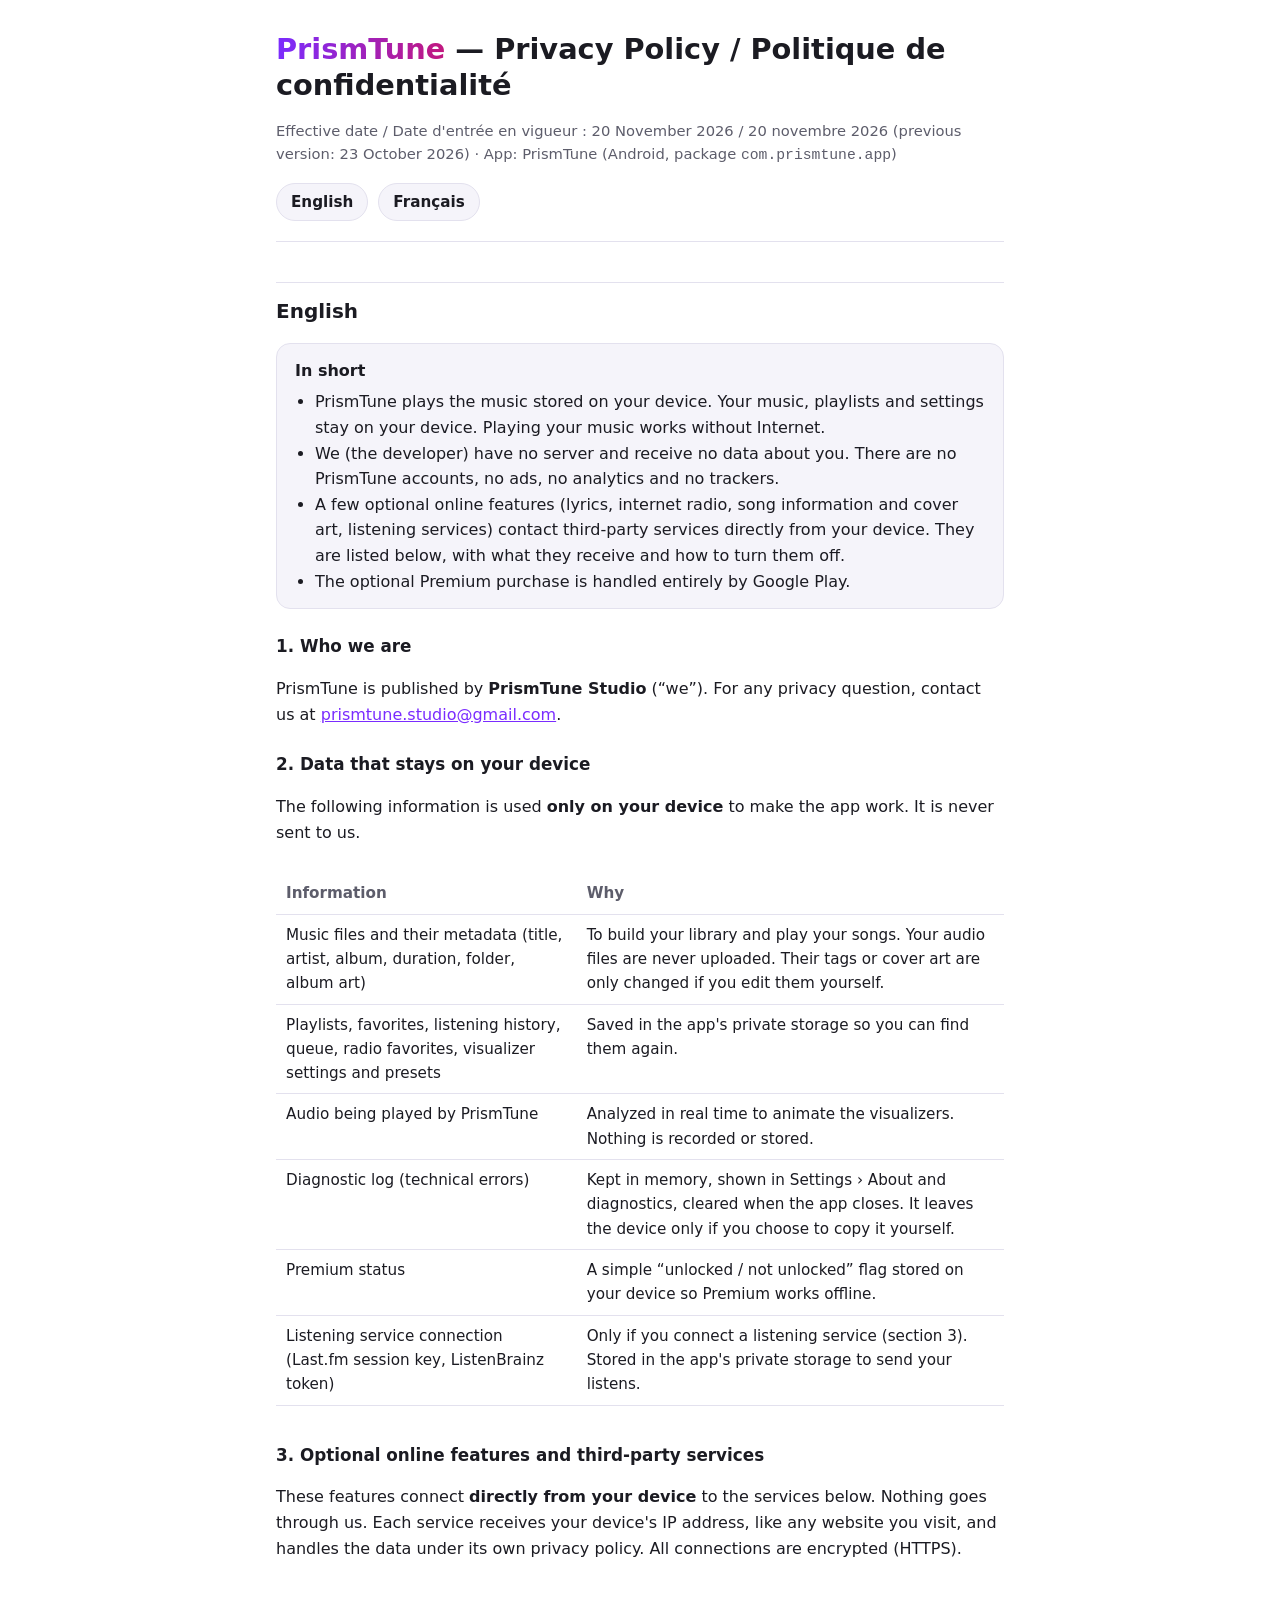
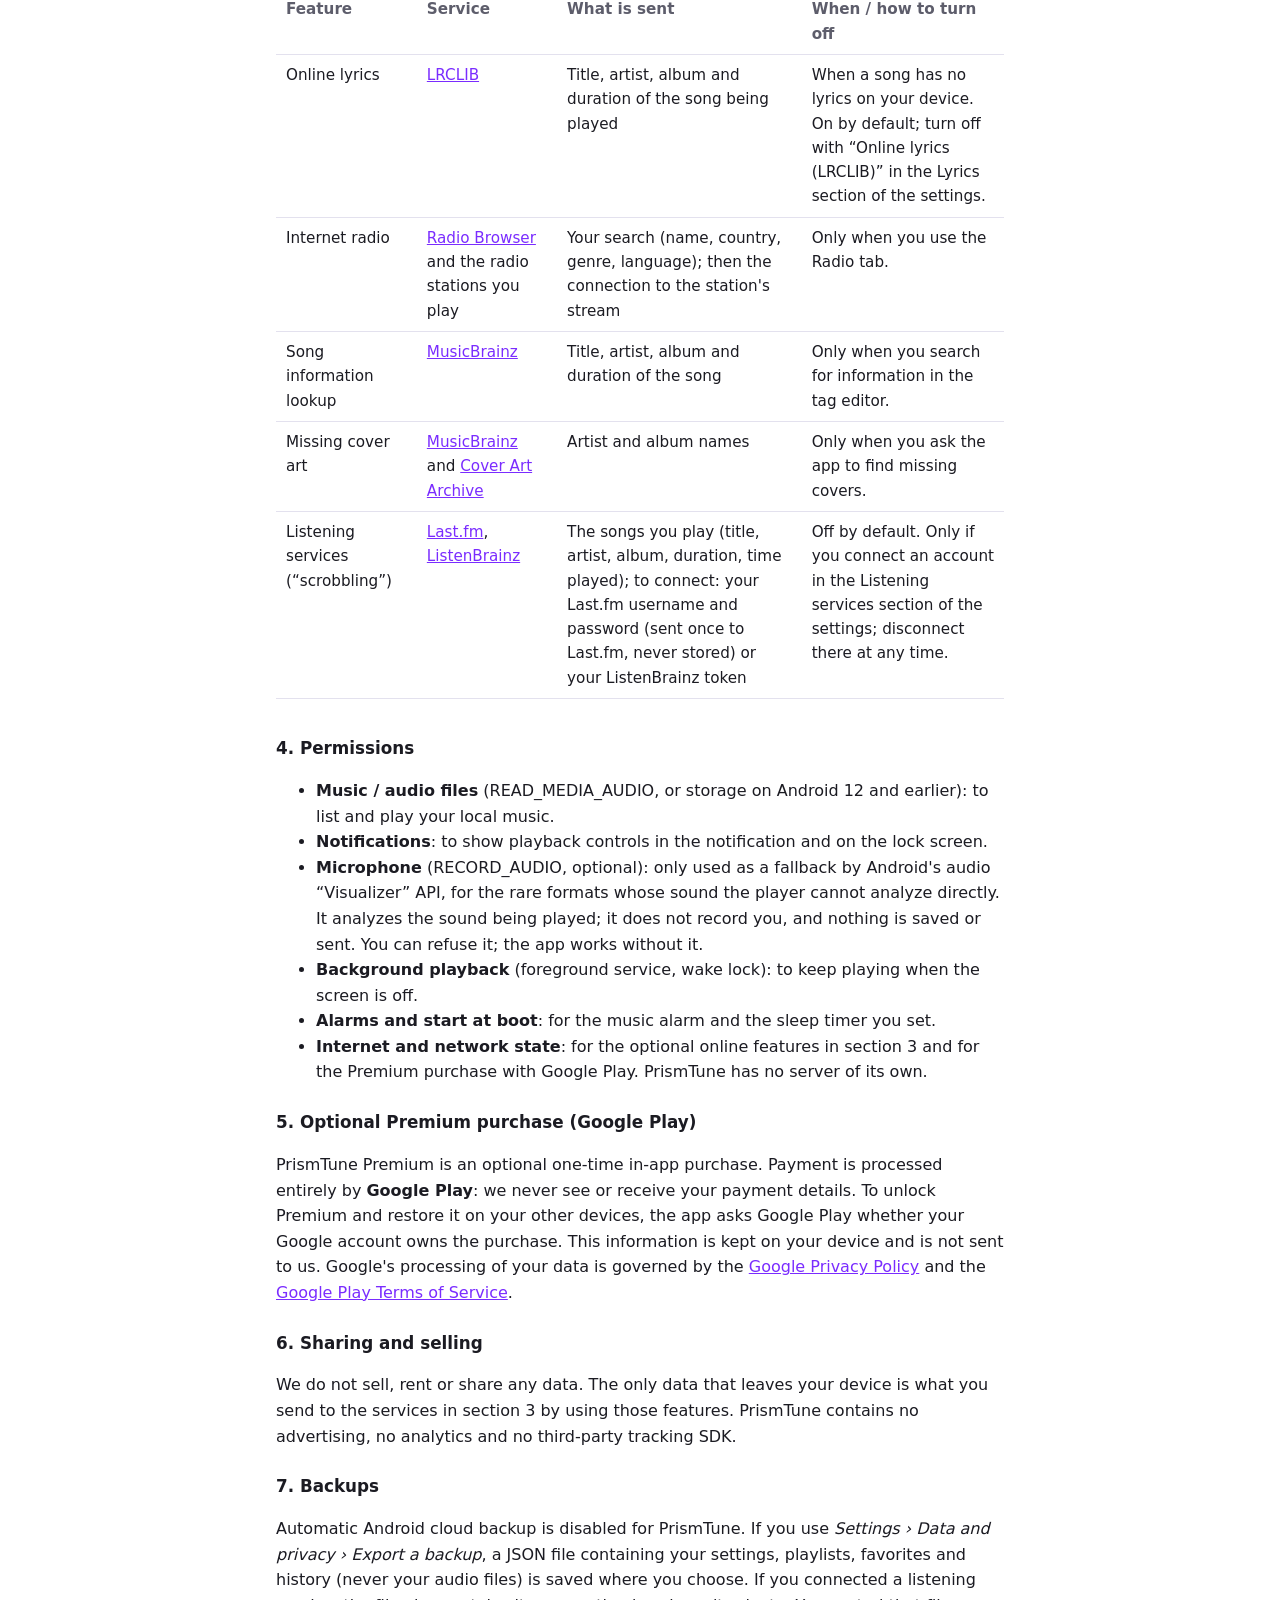
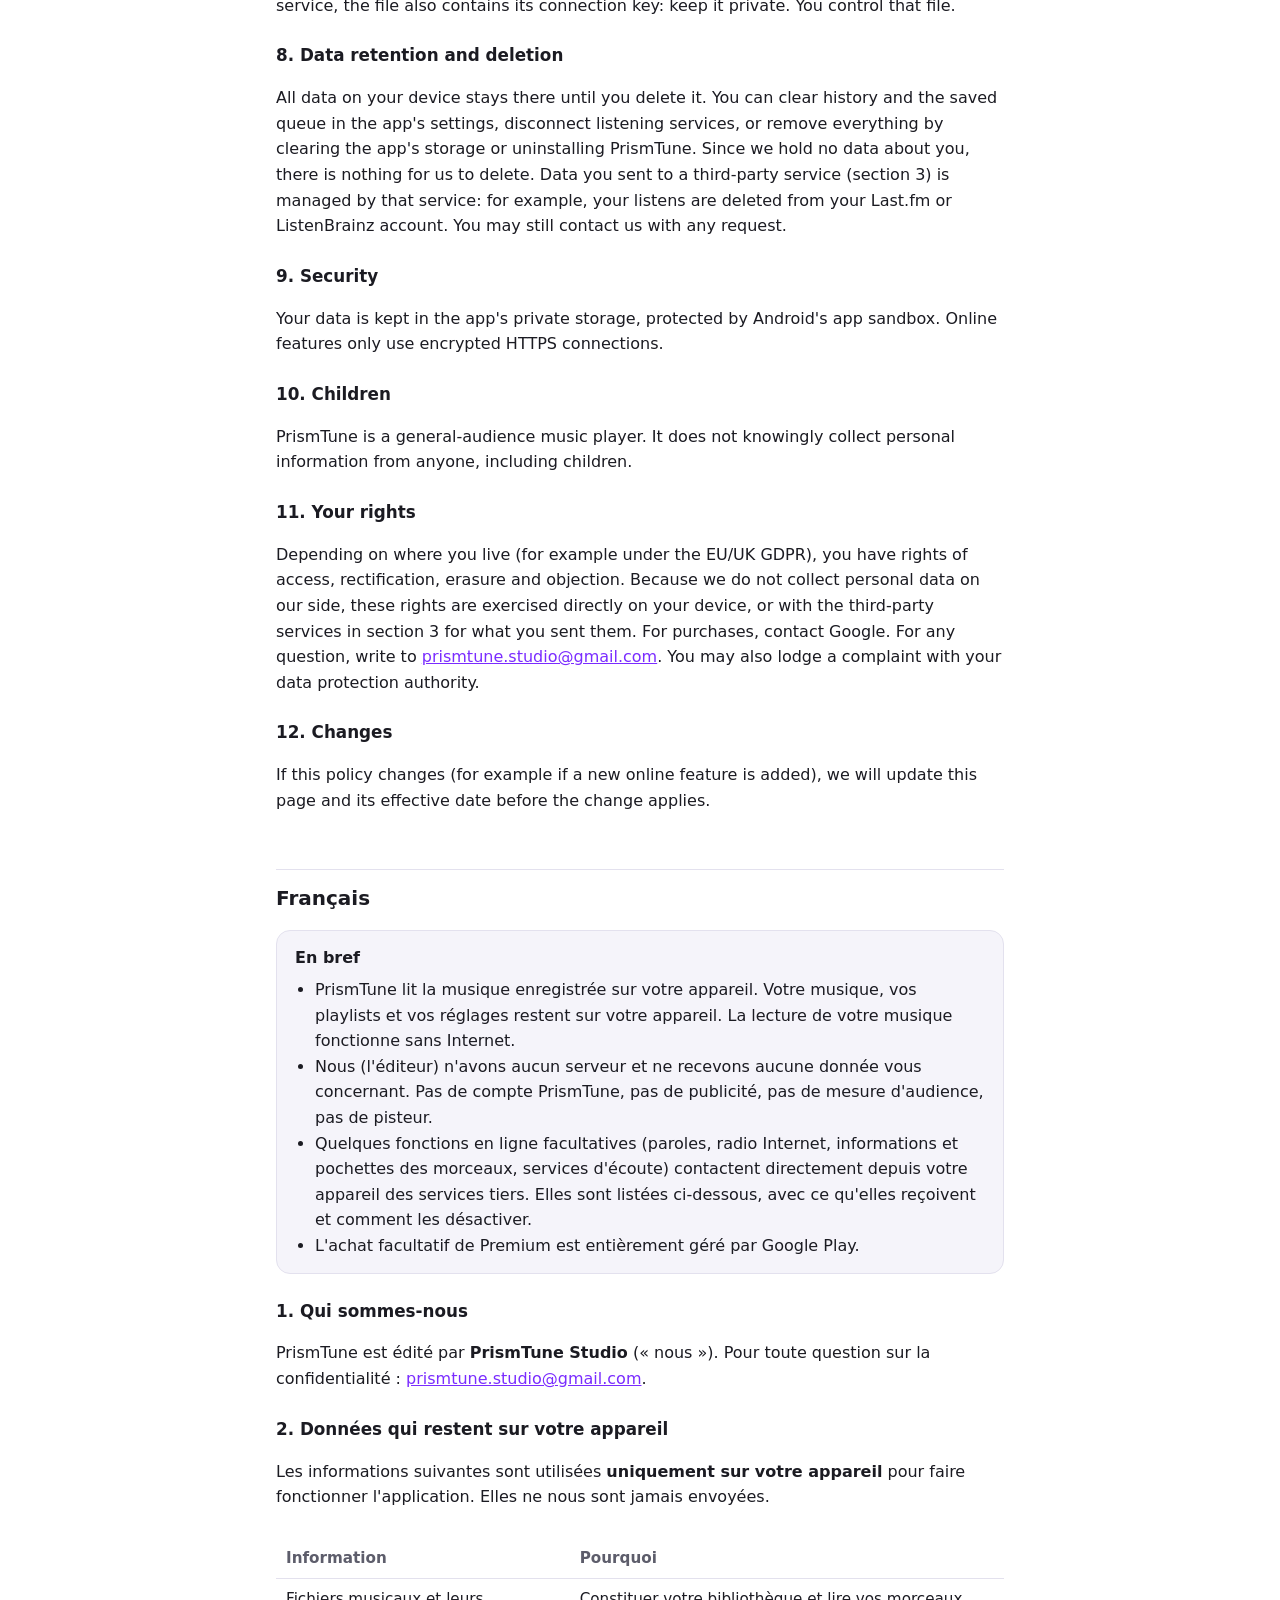
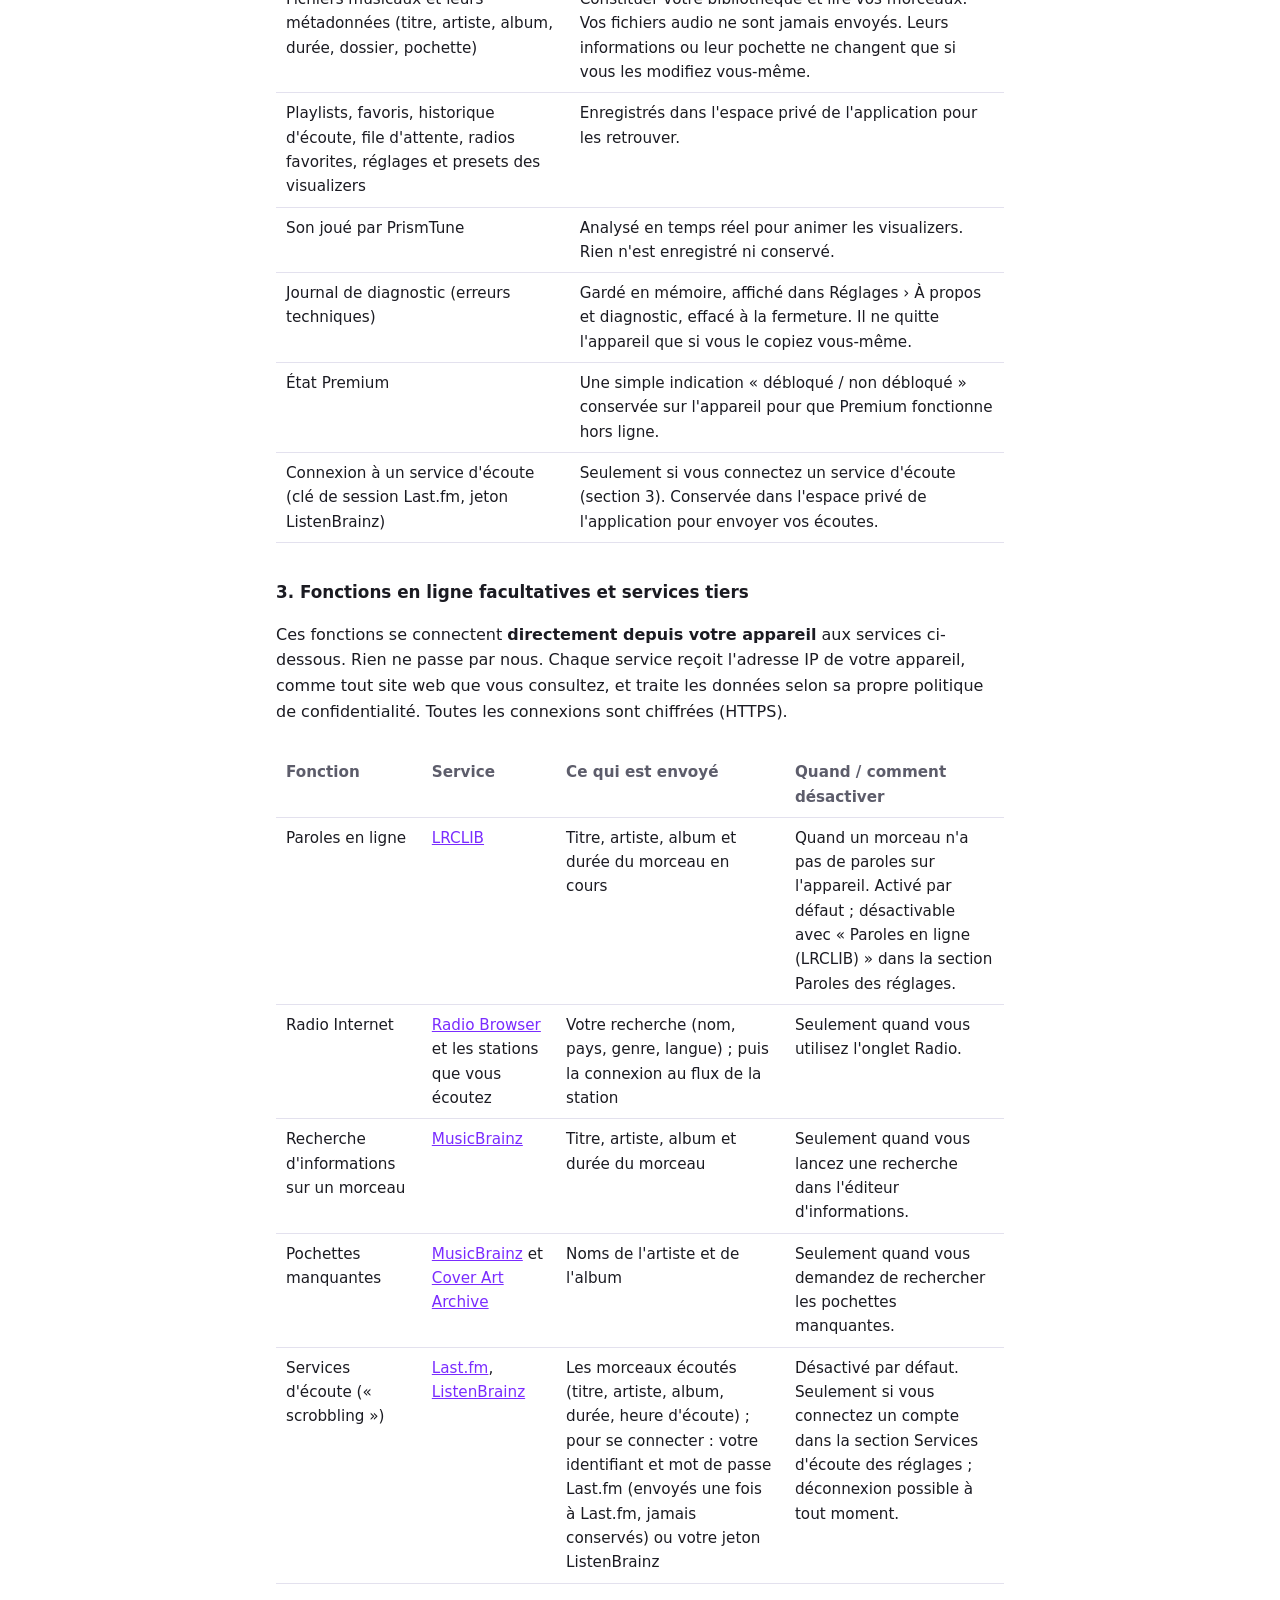
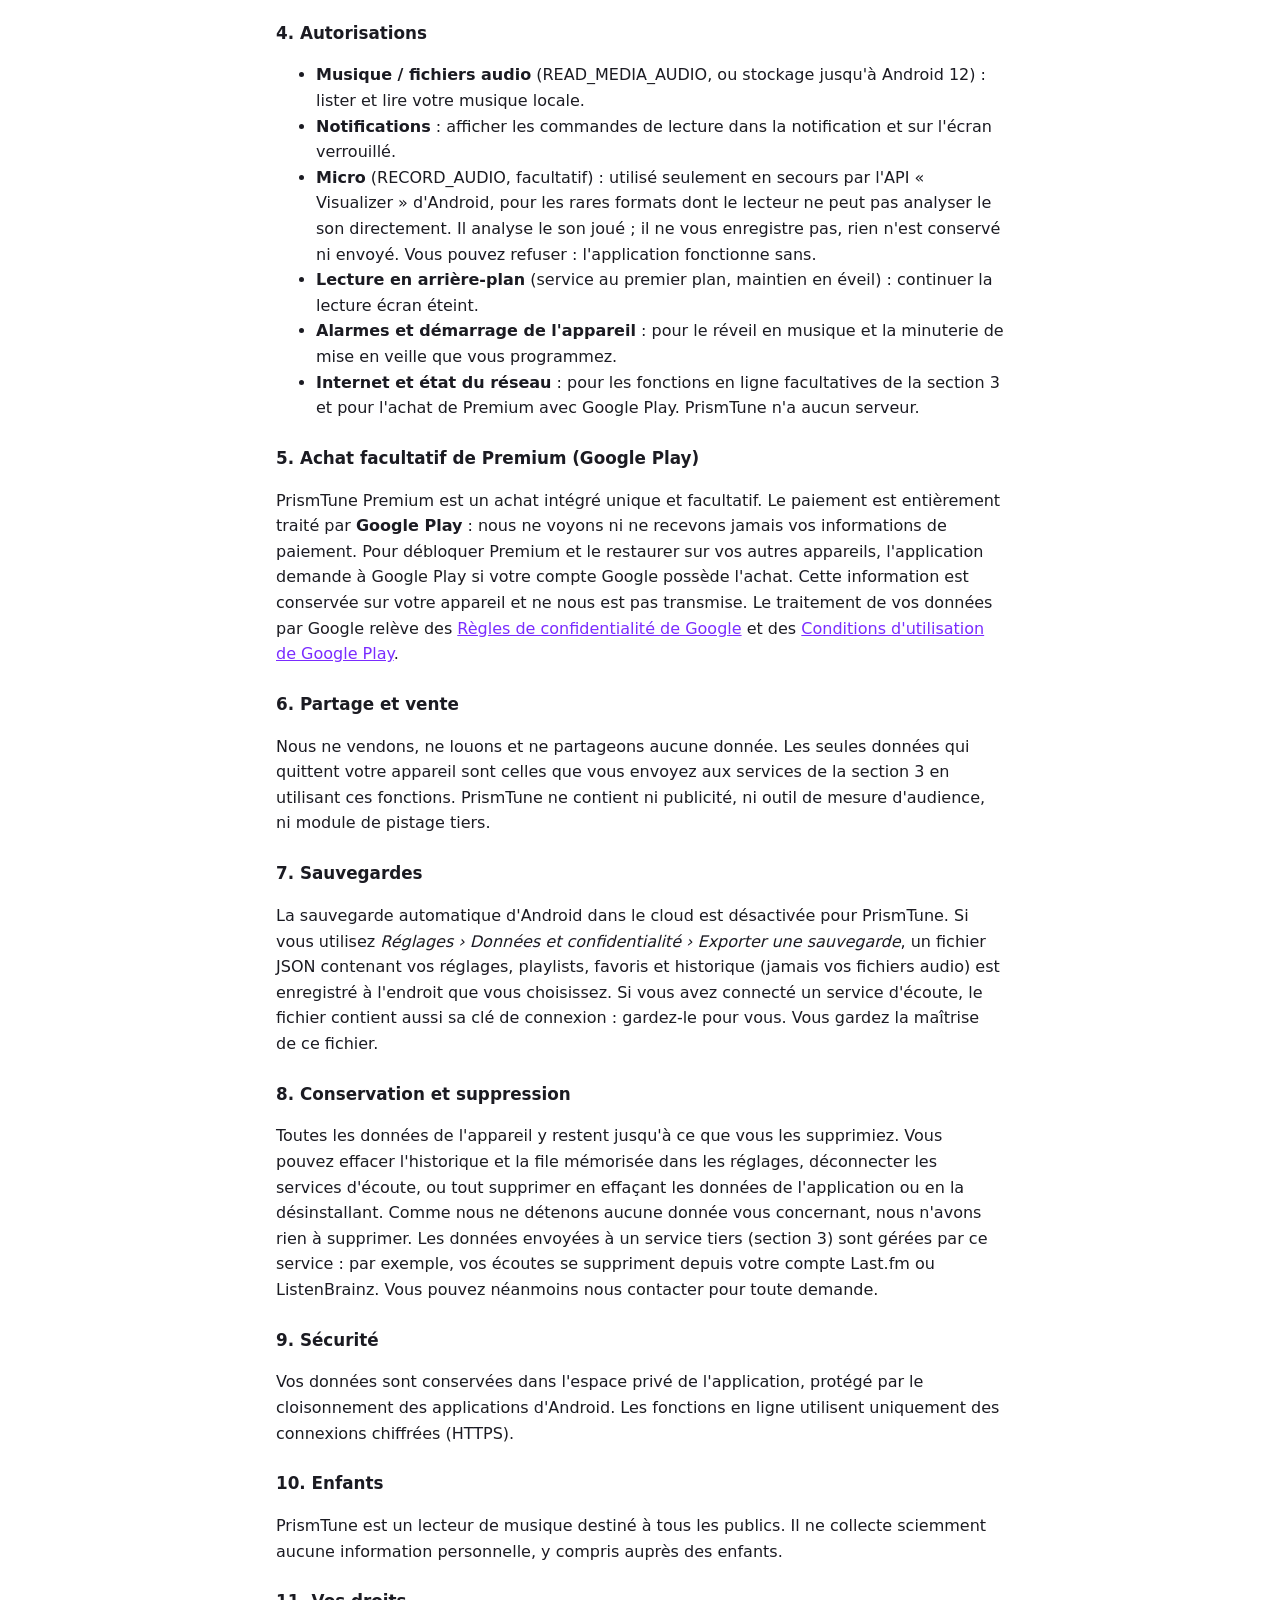
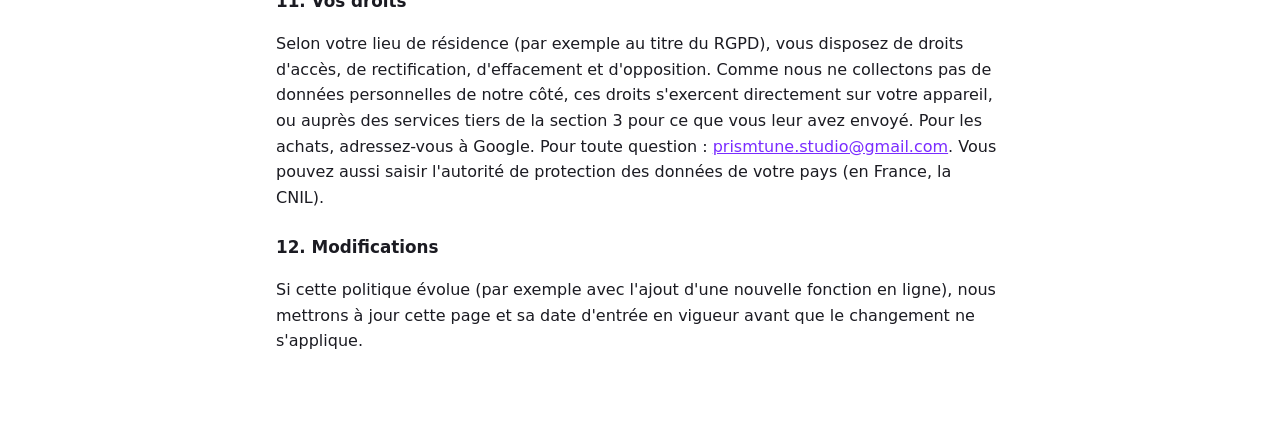
==== commit ab867943: "Renommage PrismTune" ====
--- a/privacy-policy.html
+++ b/privacy-policy.html
@@ -3,8 +3,8 @@
 <head>
 <meta charset="utf-8">
 <meta name="viewport" content="width=device-width, initial-scale=1">
-<title>Prismtune Privacy Policy</title>
-<meta name="description" content="Privacy policy of Prismtune, the music player with live visualizers for Android. Politique de confidentialité de Prismtune.">
+<title>PrismTune Privacy Policy</title>
+<meta name="description" content="Privacy policy of PrismTune, the music player with live visualizers for Android. Politique de confidentialité de PrismTune.">
 <style>
   :root {
     --bg: #ffffff; --text: #1b1b22; --muted: #5d5d6b; --card: #f5f4fa; --line: #e3e1ee; --accent: #7a2cff; --accent2: #c2187e;
@@ -45,8 +45,8 @@
 <body>
 <main>
   <header>
-    <h1><span>Prismtune</span> — Privacy Policy / Politique de confidentialité</h1>
-    <p class="muted">Effective date / Date d'entrée en vigueur : 20 November 2026 / 20 novembre 2026 (previous version: 23 October 2026) · App: Prismtune (Android, package <code>com.prismtune.app</code>)</p>
+    <h1><span>PrismTune</span> — Privacy Policy / Politique de confidentialité</h1>
+    <p class="muted">Effective date / Date d'entrée en vigueur : 20 November 2026 / 20 novembre 2026 (previous version: 23 October 2026) · App: PrismTune (Android, package <code>com.prismtune.app</code>)</p>
     <nav class="langs" aria-label="Language / Langue">
       <a href="#en" lang="en">English</a>
       <a href="#fr" lang="fr">Français</a>
@@ -60,15 +60,15 @@
     <div class="summary">
       <strong>In short</strong>
       <ul>
-        <li>Prismtune plays the music stored on your device. Your music, playlists and settings stay on your device. Playing your music works without Internet.</li>
-        <li>We (the developer) have no server and receive no data about you. There are no Prismtune accounts, no ads, no analytics and no trackers.</li>
+        <li>PrismTune plays the music stored on your device. Your music, playlists and settings stay on your device. Playing your music works without Internet.</li>
+        <li>We (the developer) have no server and receive no data about you. There are no PrismTune accounts, no ads, no analytics and no trackers.</li>
         <li>A few optional online features (lyrics, internet radio, song information and cover art, listening services) contact third-party services directly from your device. They are listed below, with what they receive and how to turn them off.</li>
         <li>The optional Premium purchase is handled entirely by Google Play.</li>
       </ul>
     </div>
 
     <h3>1. Who we are</h3>
-    <p>Prismtune is published by <strong>Prismtune Studio</strong> (“we”). For any privacy question, contact us at <a href="mailto:prismtune.studio@gmail.com">prismtune.studio@gmail.com</a>.</p>
+    <p>PrismTune is published by <strong>PrismTune Studio</strong> (“we”). For any privacy question, contact us at <a href="mailto:prismtune.studio@gmail.com">prismtune.studio@gmail.com</a>.</p>
 
     <h3>2. Data that stays on your device</h3>
     <p>The following information is used <strong>only on your device</strong> to make the app work. It is never sent to us.</p>
@@ -77,7 +77,7 @@
         <tr><th>Information</th><th>Why</th></tr>
         <tr><td>Music files and their metadata (title, artist, album, duration, folder, album art)</td><td>To build your library and play your songs. Your audio files are never uploaded. Their tags or cover art are only changed if you edit them yourself.</td></tr>
         <tr><td>Playlists, favorites, listening history, queue, radio favorites, visualizer settings and presets</td><td>Saved in the app's private storage so you can find them again.</td></tr>
-        <tr><td>Audio being played by Prismtune</td><td>Analyzed in real time to animate the visualizers. Nothing is recorded or stored.</td></tr>
+        <tr><td>Audio being played by PrismTune</td><td>Analyzed in real time to animate the visualizers. Nothing is recorded or stored.</td></tr>
         <tr><td>Diagnostic log (technical errors)</td><td>Kept in memory, shown in Settings › About and diagnostics, cleared when the app closes. It leaves the device only if you choose to copy it yourself.</td></tr>
         <tr><td>Premium status</td><td>A simple “unlocked / not unlocked” flag stored on your device so Premium works offline.</td></tr>
         <tr><td>Listening service connection (Last.fm session key, ListenBrainz token)</td><td>Only if you connect a listening service (section 3). Stored in the app's private storage to send your listens.</td></tr>
@@ -104,26 +104,26 @@
       <li><strong>Microphone</strong> (RECORD_AUDIO, optional): only used as a fallback by Android's audio “Visualizer” API, for the rare formats whose sound the player cannot analyze directly. It analyzes the sound being played; it does not record you, and nothing is saved or sent. You can refuse it; the app works without it.</li>
       <li><strong>Background playback</strong> (foreground service, wake lock): to keep playing when the screen is off.</li>
       <li><strong>Alarms and start at boot</strong>: for the music alarm and the sleep timer you set.</li>
-      <li><strong>Internet and network state</strong>: for the optional online features in section 3 and for the Premium purchase with Google Play. Prismtune has no server of its own.</li>
+      <li><strong>Internet and network state</strong>: for the optional online features in section 3 and for the Premium purchase with Google Play. PrismTune has no server of its own.</li>
     </ul>
 
     <h3>5. Optional Premium purchase (Google Play)</h3>
-    <p>Prismtune Premium is an optional one-time in-app purchase. Payment is processed entirely by <strong>Google Play</strong>: we never see or receive your payment details. To unlock Premium and restore it on your other devices, the app asks Google Play whether your Google account owns the purchase. This information is kept on your device and is not sent to us. Google's processing of your data is governed by the <a href="https://policies.google.com/privacy" rel="noopener">Google Privacy Policy</a> and the <a href="https://play.google.com/about/play-terms/" rel="noopener">Google Play Terms of Service</a>.</p>
+    <p>PrismTune Premium is an optional one-time in-app purchase. Payment is processed entirely by <strong>Google Play</strong>: we never see or receive your payment details. To unlock Premium and restore it on your other devices, the app asks Google Play whether your Google account owns the purchase. This information is kept on your device and is not sent to us. Google's processing of your data is governed by the <a href="https://policies.google.com/privacy" rel="noopener">Google Privacy Policy</a> and the <a href="https://play.google.com/about/play-terms/" rel="noopener">Google Play Terms of Service</a>.</p>
 
     <h3>6. Sharing and selling</h3>
-    <p>We do not sell, rent or share any data. The only data that leaves your device is what you send to the services in section 3 by using those features. Prismtune contains no advertising, no analytics and no third-party tracking SDK.</p>
+    <p>We do not sell, rent or share any data. The only data that leaves your device is what you send to the services in section 3 by using those features. PrismTune contains no advertising, no analytics and no third-party tracking SDK.</p>
 
     <h3>7. Backups</h3>
-    <p>Automatic Android cloud backup is disabled for Prismtune. If you use <em>Settings › Data and privacy › Export a backup</em>, a JSON file containing your settings, playlists, favorites and history (never your audio files) is saved where you choose. If you connected a listening service, the file also contains its connection key: keep it private. You control that file.</p>
+    <p>Automatic Android cloud backup is disabled for PrismTune. If you use <em>Settings › Data and privacy › Export a backup</em>, a JSON file containing your settings, playlists, favorites and history (never your audio files) is saved where you choose. If you connected a listening service, the file also contains its connection key: keep it private. You control that file.</p>
 
     <h3>8. Data retention and deletion</h3>
-    <p>All data on your device stays there until you delete it. You can clear history and the saved queue in the app's settings, disconnect listening services, or remove everything by clearing the app's storage or uninstalling Prismtune. Since we hold no data about you, there is nothing for us to delete. Data you sent to a third-party service (section 3) is managed by that service: for example, your listens are deleted from your Last.fm or ListenBrainz account. You may still contact us with any request.</p>
+    <p>All data on your device stays there until you delete it. You can clear history and the saved queue in the app's settings, disconnect listening services, or remove everything by clearing the app's storage or uninstalling PrismTune. Since we hold no data about you, there is nothing for us to delete. Data you sent to a third-party service (section 3) is managed by that service: for example, your listens are deleted from your Last.fm or ListenBrainz account. You may still contact us with any request.</p>
 
     <h3>9. Security</h3>
     <p>Your data is kept in the app's private storage, protected by Android's app sandbox. Online features only use encrypted HTTPS connections.</p>
 
     <h3>10. Children</h3>
-    <p>Prismtune is a general-audience music player. It does not knowingly collect personal information from anyone, including children.</p>
+    <p>PrismTune is a general-audience music player. It does not knowingly collect personal information from anyone, including children.</p>
 
     <h3>11. Your rights</h3>
     <p>Depending on where you live (for example under the EU/UK GDPR), you have rights of access, rectification, erasure and objection. Because we do not collect personal data on our side, these rights are exercised directly on your device, or with the third-party services in section 3 for what you sent them. For purchases, contact Google. For any question, write to <a href="mailto:prismtune.studio@gmail.com">prismtune.studio@gmail.com</a>. You may also lodge a complaint with your data protection authority.</p>
@@ -139,15 +139,15 @@
     <div class="summary">
       <strong>En bref</strong>
       <ul>
-        <li>Prismtune lit la musique enregistrée sur votre appareil. Votre musique, vos playlists et vos réglages restent sur votre appareil. La lecture de votre musique fonctionne sans Internet.</li>
-        <li>Nous (l'éditeur) n'avons aucun serveur et ne recevons aucune donnée vous concernant. Pas de compte Prismtune, pas de publicité, pas de mesure d'audience, pas de pisteur.</li>
+        <li>PrismTune lit la musique enregistrée sur votre appareil. Votre musique, vos playlists et vos réglages restent sur votre appareil. La lecture de votre musique fonctionne sans Internet.</li>
+        <li>Nous (l'éditeur) n'avons aucun serveur et ne recevons aucune donnée vous concernant. Pas de compte PrismTune, pas de publicité, pas de mesure d'audience, pas de pisteur.</li>
         <li>Quelques fonctions en ligne facultatives (paroles, radio Internet, informations et pochettes des morceaux, services d'écoute) contactent directement depuis votre appareil des services tiers. Elles sont listées ci-dessous, avec ce qu'elles reçoivent et comment les désactiver.</li>
         <li>L'achat facultatif de Premium est entièrement géré par Google Play.</li>
       </ul>
     </div>
 
     <h3>1. Qui sommes-nous</h3>
-    <p>Prismtune est édité par <strong>Prismtune Studio</strong> (« nous »). Pour toute question sur la confidentialité : <a href="mailto:prismtune.studio@gmail.com">prismtune.studio@gmail.com</a>.</p>
+    <p>PrismTune est édité par <strong>PrismTune Studio</strong> (« nous »). Pour toute question sur la confidentialité : <a href="mailto:prismtune.studio@gmail.com">prismtune.studio@gmail.com</a>.</p>
 
     <h3>2. Données qui restent sur votre appareil</h3>
     <p>Les informations suivantes sont utilisées <strong>uniquement sur votre appareil</strong> pour faire fonctionner l'application. Elles ne nous sont jamais envoyées.</p>
@@ -156,7 +156,7 @@
         <tr><th>Information</th><th>Pourquoi</th></tr>
         <tr><td>Fichiers musicaux et leurs métadonnées (titre, artiste, album, durée, dossier, pochette)</td><td>Constituer votre bibliothèque et lire vos morceaux. Vos fichiers audio ne sont jamais envoyés. Leurs informations ou leur pochette ne changent que si vous les modifiez vous-même.</td></tr>
         <tr><td>Playlists, favoris, historique d'écoute, file d'attente, radios favorites, réglages et presets des visualizers</td><td>Enregistrés dans l'espace privé de l'application pour les retrouver.</td></tr>
-        <tr><td>Son joué par Prismtune</td><td>Analysé en temps réel pour animer les visualizers. Rien n'est enregistré ni conservé.</td></tr>
+        <tr><td>Son joué par PrismTune</td><td>Analysé en temps réel pour animer les visualizers. Rien n'est enregistré ni conservé.</td></tr>
         <tr><td>Journal de diagnostic (erreurs techniques)</td><td>Gardé en mémoire, affiché dans Réglages › À propos et diagnostic, effacé à la fermeture. Il ne quitte l'appareil que si vous le copiez vous-même.</td></tr>
         <tr><td>État Premium</td><td>Une simple indication « débloqué / non débloqué » conservée sur l'appareil pour que Premium fonctionne hors ligne.</td></tr>
         <tr><td>Connexion à un service d'écoute (clé de session Last.fm, jeton ListenBrainz)</td><td>Seulement si vous connectez un service d'écoute (section 3). Conservée dans l'espace privé de l'application pour envoyer vos écoutes.</td></tr>
@@ -183,17 +183,17 @@
       <li><strong>Micro</strong> (RECORD_AUDIO, facultatif) : utilisé seulement en secours par l'API « Visualizer » d'Android, pour les rares formats dont le lecteur ne peut pas analyser le son directement. Il analyse le son joué ; il ne vous enregistre pas, rien n'est conservé ni envoyé. Vous pouvez refuser : l'application fonctionne sans.</li>
       <li><strong>Lecture en arrière-plan</strong> (service au premier plan, maintien en éveil) : continuer la lecture écran éteint.</li>
       <li><strong>Alarmes et démarrage de l'appareil</strong> : pour le réveil en musique et la minuterie de mise en veille que vous programmez.</li>
-      <li><strong>Internet et état du réseau</strong> : pour les fonctions en ligne facultatives de la section 3 et pour l'achat de Premium avec Google Play. Prismtune n'a aucun serveur.</li>
+      <li><strong>Internet et état du réseau</strong> : pour les fonctions en ligne facultatives de la section 3 et pour l'achat de Premium avec Google Play. PrismTune n'a aucun serveur.</li>
     </ul>
 
     <h3>5. Achat facultatif de Premium (Google Play)</h3>
-    <p>Prismtune Premium est un achat intégré unique et facultatif. Le paiement est entièrement traité par <strong>Google Play</strong> : nous ne voyons ni ne recevons jamais vos informations de paiement. Pour débloquer Premium et le restaurer sur vos autres appareils, l'application demande à Google Play si votre compte Google possède l'achat. Cette information est conservée sur votre appareil et ne nous est pas transmise. Le traitement de vos données par Google relève des <a href="https://policies.google.com/privacy?hl=fr" rel="noopener">Règles de confidentialité de Google</a> et des <a href="https://play.google.com/about/play-terms/" rel="noopener">Conditions d'utilisation de Google Play</a>.</p>
+    <p>PrismTune Premium est un achat intégré unique et facultatif. Le paiement est entièrement traité par <strong>Google Play</strong> : nous ne voyons ni ne recevons jamais vos informations de paiement. Pour débloquer Premium et le restaurer sur vos autres appareils, l'application demande à Google Play si votre compte Google possède l'achat. Cette information est conservée sur votre appareil et ne nous est pas transmise. Le traitement de vos données par Google relève des <a href="https://policies.google.com/privacy?hl=fr" rel="noopener">Règles de confidentialité de Google</a> et des <a href="https://play.google.com/about/play-terms/" rel="noopener">Conditions d'utilisation de Google Play</a>.</p>
 
     <h3>6. Partage et vente</h3>
-    <p>Nous ne vendons, ne louons et ne partageons aucune donnée. Les seules données qui quittent votre appareil sont celles que vous envoyez aux services de la section 3 en utilisant ces fonctions. Prismtune ne contient ni publicité, ni outil de mesure d'audience, ni module de pistage tiers.</p>
+    <p>Nous ne vendons, ne louons et ne partageons aucune donnée. Les seules données qui quittent votre appareil sont celles que vous envoyez aux services de la section 3 en utilisant ces fonctions. PrismTune ne contient ni publicité, ni outil de mesure d'audience, ni module de pistage tiers.</p>
 
     <h3>7. Sauvegardes</h3>
-    <p>La sauvegarde automatique d'Android dans le cloud est désactivée pour Prismtune. Si vous utilisez <em>Réglages › Données et confidentialité › Exporter une sauvegarde</em>, un fichier JSON contenant vos réglages, playlists, favoris et historique (jamais vos fichiers audio) est enregistré à l'endroit que vous choisissez. Si vous avez connecté un service d'écoute, le fichier contient aussi sa clé de connexion : gardez-le pour vous. Vous gardez la maîtrise de ce fichier.</p>
+    <p>La sauvegarde automatique d'Android dans le cloud est désactivée pour PrismTune. Si vous utilisez <em>Réglages › Données et confidentialité › Exporter une sauvegarde</em>, un fichier JSON contenant vos réglages, playlists, favoris et historique (jamais vos fichiers audio) est enregistré à l'endroit que vous choisissez. Si vous avez connecté un service d'écoute, le fichier contient aussi sa clé de connexion : gardez-le pour vous. Vous gardez la maîtrise de ce fichier.</p>
 
     <h3>8. Conservation et suppression</h3>
     <p>Toutes les données de l'appareil y restent jusqu'à ce que vous les supprimiez. Vous pouvez effacer l'historique et la file mémorisée dans les réglages, déconnecter les services d'écoute, ou tout supprimer en effaçant les données de l'application ou en la désinstallant. Comme nous ne détenons aucune donnée vous concernant, nous n'avons rien à supprimer. Les données envoyées à un service tiers (section 3) sont gérées par ce service : par exemple, vos écoutes se suppriment depuis votre compte Last.fm ou ListenBrainz. Vous pouvez néanmoins nous contacter pour toute demande.</p>
@@ -202,7 +202,7 @@
     <p>Vos données sont conservées dans l'espace privé de l'application, protégé par le cloisonnement des applications d'Android. Les fonctions en ligne utilisent uniquement des connexions chiffrées (HTTPS).</p>
 
     <h3>10. Enfants</h3>
-    <p>Prismtune est un lecteur de musique destiné à tous les publics. Il ne collecte sciemment aucune information personnelle, y compris auprès des enfants.</p>
+    <p>PrismTune est un lecteur de musique destiné à tous les publics. Il ne collecte sciemment aucune information personnelle, y compris auprès des enfants.</p>
 
     <h3>11. Vos droits</h3>
     <p>Selon votre lieu de résidence (par exemple au titre du RGPD), vous disposez de droits d'accès, de rectification, d'effacement et d'opposition. Comme nous ne collectons pas de données personnelles de notre côté, ces droits s'exercent directement sur votre appareil, ou auprès des services tiers de la section 3 pour ce que vous leur avez envoyé. Pour les achats, adressez-vous à Google. Pour toute question : <a href="mailto:prismtune.studio@gmail.com">prismtune.studio@gmail.com</a>. Vous pouvez aussi saisir l'autorité de protection des données de votre pays (en France, la CNIL).</p>
